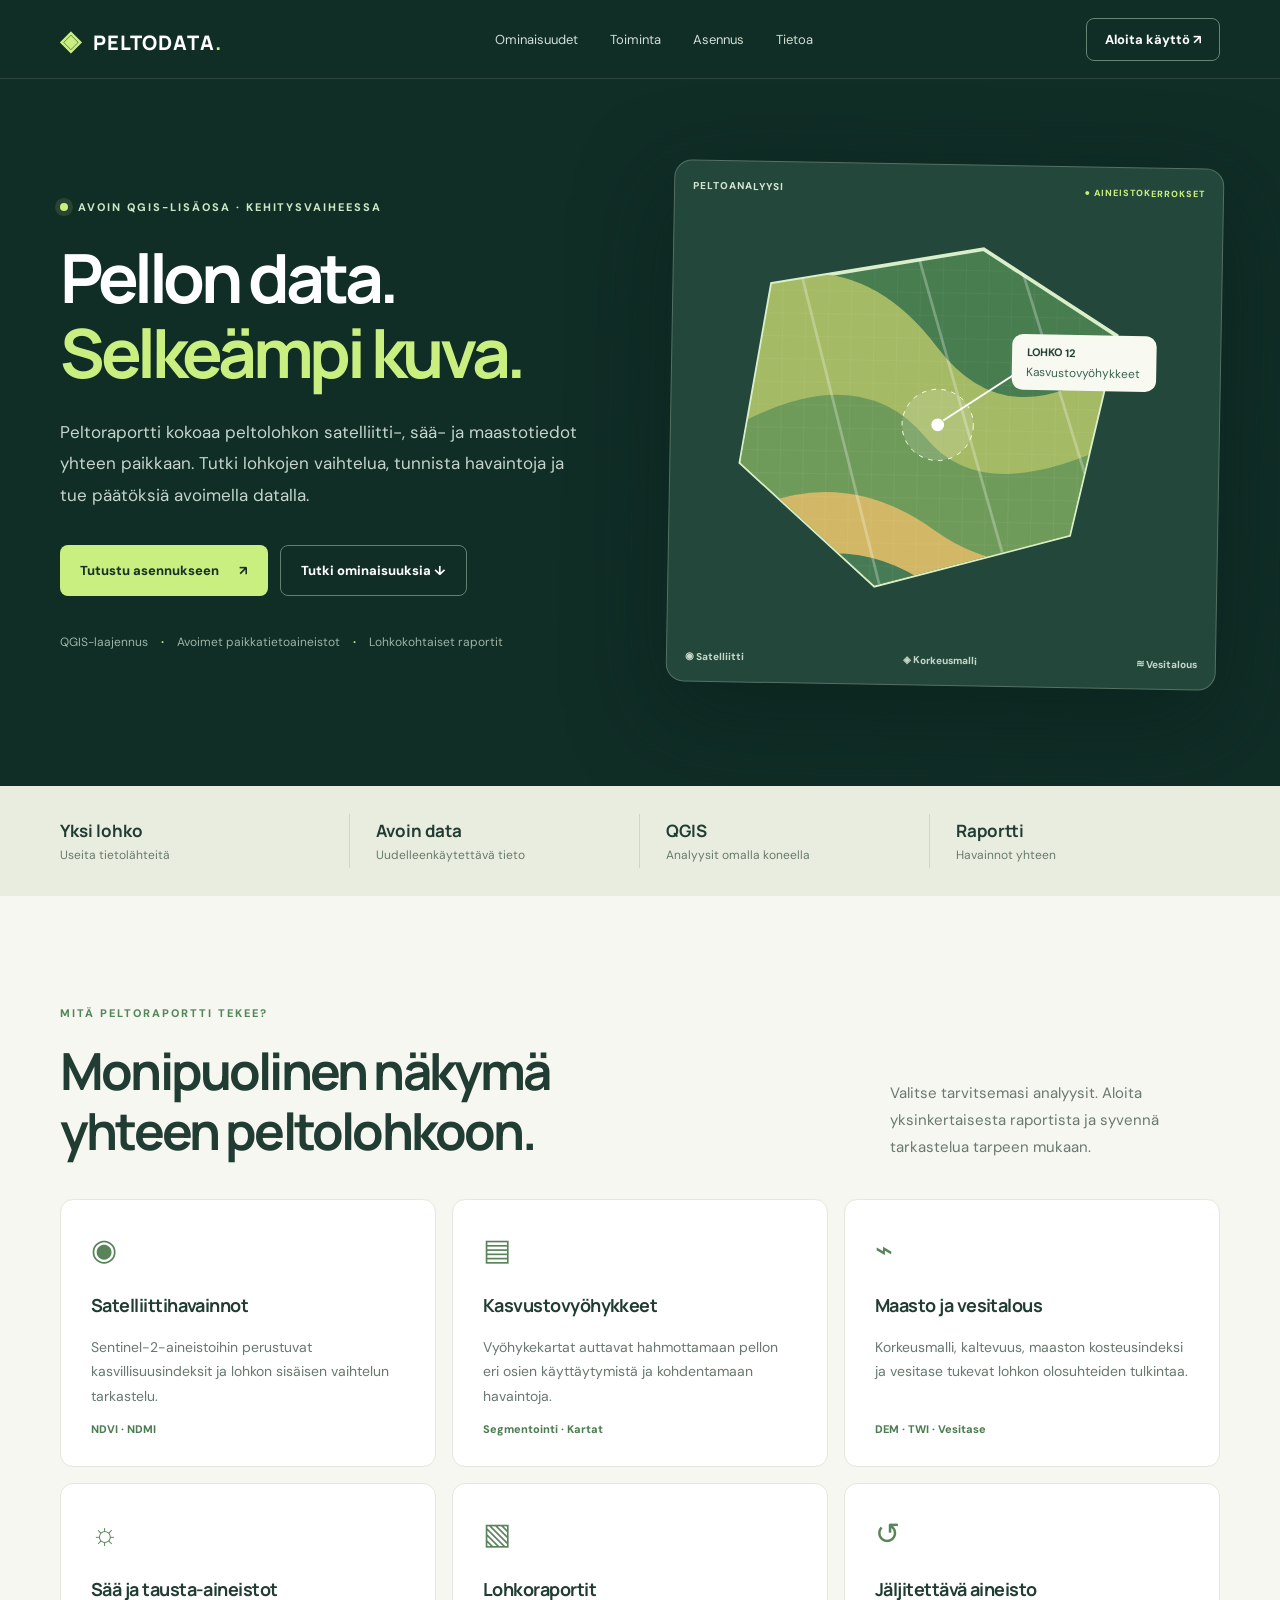
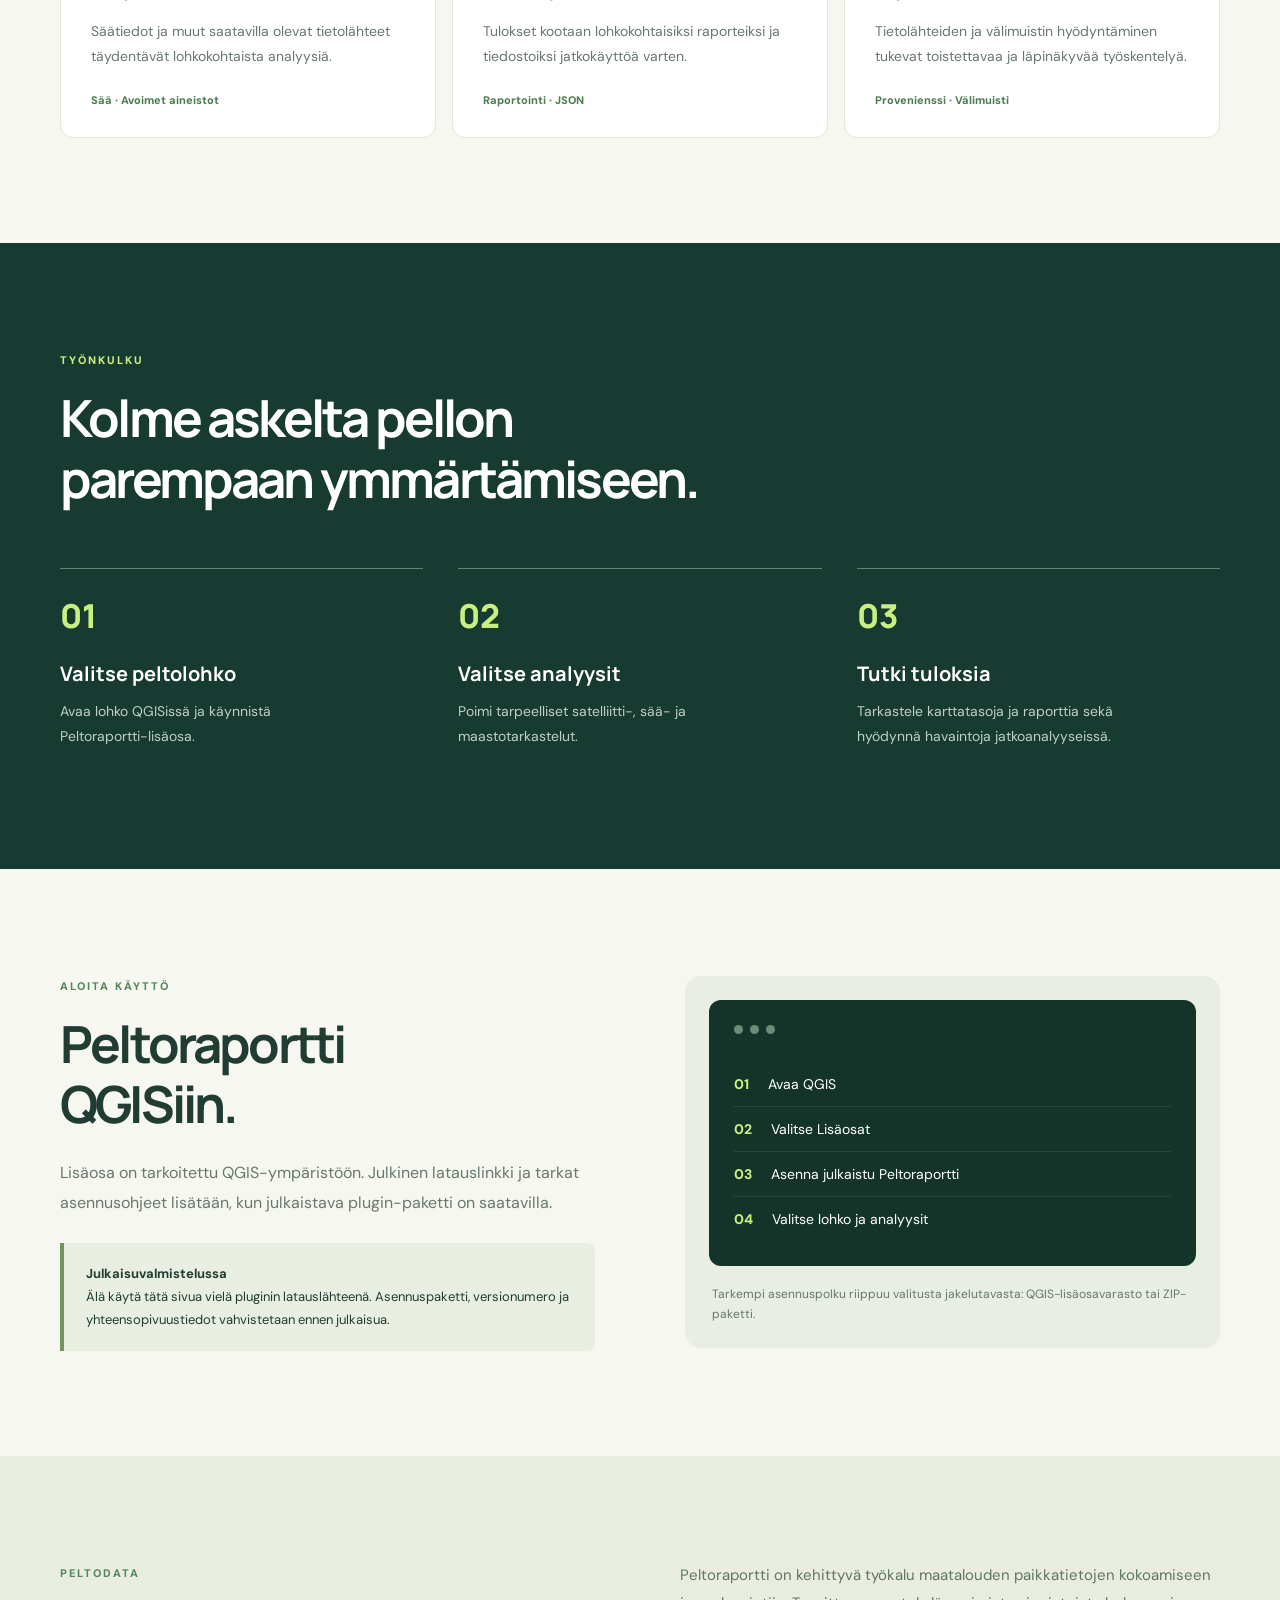
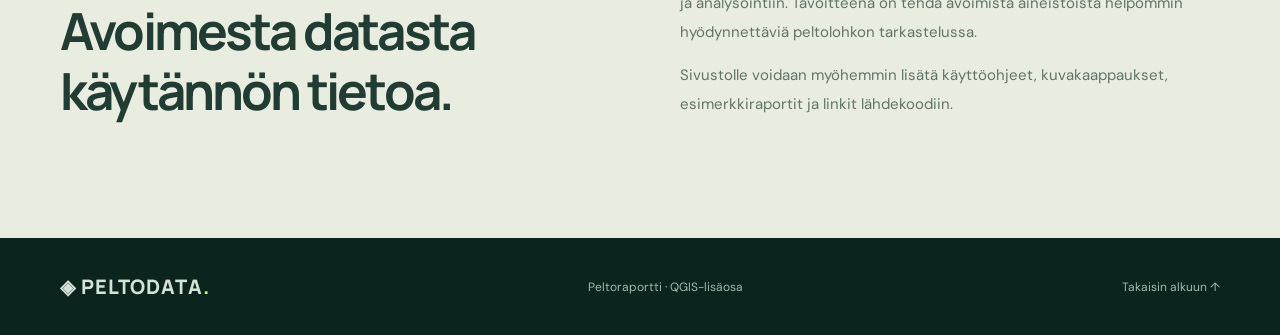
==== index.html @ 95a1e0a1 "Add files via upload" ====
<!doctype html>
<html lang="fi"><head><meta charset="utf-8"><meta name="viewport" content="width=device-width, initial-scale=1"><meta name="theme-color" content="#102d26"><meta name="description" content="Peltoraportti – QGIS-lisäosa peltolohkojen satelliitti-, sää- ja maastoanalyysiin."><title>Peltoraportti | Peltodata</title><link rel="stylesheet" href="style.css"></head>
<body><header class="top"><div class="wrap nav"><a class="brand" href="#alku"><span class="mark">◈</span> PELTODATA<span class="branddot">.</span></a><nav><a href="#ominaisuudet">Ominaisuudet</a><a href="#toiminta">Toiminta</a><a href="#asennus">Asennus</a><a href="#tietoa">Tietoa</a></nav><a class="navbtn" href="#asennus">Aloita käyttö ↗</a></div></header>
<main id="alku"><section class="hero"><div class="wrap hero-grid"><div><div class="eyebrow"><span class="pulse"></span> AVOIN QGIS-LISÄOSA · KEHITYSVAIHEESSA</div><h1>Pellon data.<br><em>Selkeämpi kuva.</em></h1><p class="lead">Peltoraportti kokoaa peltolohkon satelliitti-, sää- ja maastotiedot yhteen paikkaan. Tutki lohkojen vaihtelua, tunnista havaintoja ja tue päätöksiä avoimella datalla.</p><div class="actions"><a class="button primary" href="#asennus">Tutustu asennukseen <span>↗</span></a><a class="button secondary" href="#ominaisuudet">Tutki ominaisuuksia ↓</a></div><div class="micro">QGIS-laajennus <b>·</b> Avoimet paikkatietoaineistot <b>·</b> Lohkokohtaiset raportit</div></div><div class="hero-art"><div class="map-label">PELTOANALYYSI <span>● AINEISTOKERROKSET</span></div><svg viewBox="0 0 560 490" role="img" aria-label="Tyylitelty kartta peltolohkoista ja analyysivyöhykkeistä"><defs><clipPath id="field"><path d="M88 94 L319 52 L466 144 L418 363 L206 422 L57 290Z"/></clipPath><pattern id="grid" width="25" height="25" patternUnits="userSpaceOnUse"><path d="M25 0H0V25" fill="none" stroke="#ffffff" stroke-opacity=".09"/></pattern></defs><path d="M88 94 L319 52 L466 144 L418 363 L206 422 L57 290Z" fill="#477d4f" stroke="#d9efca" stroke-width="4"/><g clip-path="url(#field)"><path d="M0 130Q160 20 270 160T570 70V500H0Z" fill="#a5ba65"/><path d="M-10 290Q170 155 260 260T600 175V500H-10Z" fill="#6f9b5a"/><path d="M0 385Q140 270 270 360T580 310V510H0Z" fill="#d2b866"/><path d="M0 450Q170 330 290 440T600 390V520H0Z" fill="#467b55"/><path d="M0 0H560V490H0Z" fill="url(#grid)"/><path d="M110 45L215 435M240 35L350 400M355 55L450 345" stroke="#fff" stroke-opacity=".27" stroke-width="3"/></g><circle cx="272" cy="245" r="39" fill="#ffffff" fill-opacity=".13" stroke="white" stroke-dasharray="5 6"/><circle cx="272" cy="245" r="7" fill="white"/><path d="M278 240L360 185" stroke="white" stroke-width="2"/><rect x="352" y="144" width="158" height="61" rx="12" fill="#f8faf1"/><text x="368" y="168" fill="#244137" font-size="12" font-weight="700">LOHKO 12</text><text x="368" y="190" fill="#3c6354" font-size="13">Kasvustovyöhykkeet</text></svg><div class="map-foot"><span>◉ Satelliitti</span><span>◈ Korkeusmalli</span><span>≋ Vesitalous</span></div></div></div></section>
<section class="strip"><div class="wrap strip-grid"><div><strong>Yksi lohko</strong><span>Useita tietolähteitä</span></div><div><strong>Avoin data</strong><span>Uudelleenkäytettävä tieto</span></div><div><strong>QGIS</strong><span>Analyysit omalla koneella</span></div><div><strong>Raportti</strong><span>Havainnot yhteen</span></div></div></section>
<section id="ominaisuudet" class="section light"><div class="wrap"><div class="section-top"><div><span class="kicker">MITÄ PELTORAPORTTI TEKEE?</span><h2>Monipuolinen näkymä<br>yhteen peltolohkoon.</h2></div><p>Valitse tarvitsemasi analyysit. Aloita yksinkertaisesta raportista ja syvennä tarkastelua tarpeen mukaan.</p></div><div class="cards"><article class="card"><div class="icon">◉</div><h3>Satelliittihavainnot</h3><p>Sentinel-2-aineistoihin perustuvat kasvillisuusindeksit ja lohkon sisäisen vaihtelun tarkastelu.</p><span>NDVI · NDMI</span></article><article class="card"><div class="icon">▤</div><h3>Kasvustovyöhykkeet</h3><p>Vyöhykekartat auttavat hahmottamaan pellon eri osien käyttäytymistä ja kohdentamaan havaintoja.</p><span>Segmentointi · Kartat</span></article><article class="card"><div class="icon">⌁</div><h3>Maasto ja vesitalous</h3><p>Korkeusmalli, kaltevuus, maaston kosteusindeksi ja vesitase tukevat lohkon olosuhteiden tulkintaa.</p><span>DEM · TWI · Vesitase</span></article><article class="card"><div class="icon">☼</div><h3>Sää ja tausta-aineistot</h3><p>Säätiedot ja muut saatavilla olevat tietolähteet täydentävät lohkokohtaista analyysiä.</p><span>Sää · Avoimet aineistot</span></article><article class="card"><div class="icon">▧</div><h3>Lohkoraportit</h3><p>Tulokset kootaan lohkokohtaisiksi raporteiksi ja tiedostoiksi jatkokäyttöä varten.</p><span>Raportointi · JSON</span></article><article class="card"><div class="icon">↺</div><h3>Jäljitettävä aineisto</h3><p>Tietolähteiden ja välimuistin hyödyntäminen tukevat toistettavaa ja läpinäkyvää työskentelyä.</p><span>Provenienssi · Välimuisti</span></article></div></div></section>
<section id="toiminta" class="section dark"><div class="wrap"><span class="kicker">TYÖNKULKU</span><h2>Kolme askelta pellon<br>parempaan ymmärtämiseen.</h2><div class="steps"><div><span class="num">01</span><h3>Valitse peltolohko</h3><p>Avaa lohko QGISissä ja käynnistä Peltoraportti-lisäosa.</p></div><div><span class="num">02</span><h3>Valitse analyysit</h3><p>Poimi tarpeelliset satelliitti-, sää- ja maastotarkastelut.</p></div><div><span class="num">03</span><h3>Tutki tuloksia</h3><p>Tarkastele karttatasoja ja raporttia sekä hyödynnä havaintoja jatkoanalyyseissä.</p></div></div></div></section>
<section id="asennus" class="section light"><div class="wrap install"><div><span class="kicker">ALOITA KÄYTTÖ</span><h2>Peltoraportti<br>QGISiin.</h2><p class="install-intro">Lisäosa on tarkoitettu QGIS-ympäristöön. Julkinen latauslinkki ja tarkat asennusohjeet lisätään, kun julkaistava plugin-paketti on saatavilla.</p><div class="notice"><strong>Julkaisuvalmistelussa</strong><br>Älä käytä tätä sivua vielä pluginin latauslähteenä. Asennuspaketti, versionumero ja yhteensopivuustiedot vahvistetaan ennen julkaisua.</div></div><div class="install-panel"><div class="terminal"><div class="dots"><i></i><i></i><i></i></div><p><span>01</span> Avaa QGIS</p><p><span>02</span> Valitse Lisäosat</p><p><span>03</span> Asenna julkaistu Peltoraportti</p><p><span>04</span> Valitse lohko ja analyysit</p></div><p class="panel-note">Tarkempi asennuspolku riippuu valitusta jakelutavasta: QGIS-lisäosavarasto tai ZIP-paketti.</p></div></div></section>
<section id="tietoa" class="section about"><div class="wrap about-grid"><div><span class="kicker">PELTODATA</span><h2>Avoimesta datasta<br>käytännön tietoa.</h2></div><div><p>Peltoraportti on kehittyvä työkalu maatalouden paikkatietojen kokoamiseen ja analysointiin. Tavoitteena on tehdä avoimista aineistoista helpommin hyödynnettäviä peltolohkon tarkastelussa.</p><p>Sivustolle voidaan myöhemmin lisätä käyttöohjeet, kuvakaappaukset, esimerkkiraportit ja linkit lähdekoodiin.</p></div></div></section></main><footer><div class="wrap foot"><span class="brand">◈ PELTODATA<span class="branddot">.</span></span><span>Peltoraportti · QGIS-lisäosa</span><a href="#alku">Takaisin alkuun ↑</a></div></footer></body></html>
---- style.css ----
@import url('https://fonts.googleapis.com/css2?family=DM+Sans:wght@400;500;600;700&family=Manrope:wght@400;500;600;700;800&display=swap');
:root{--dark:#102d26;--deep:#0c241e;--cream:#f6f7f0;--lime:#c9ef80;--text:#213c33;--muted:#6a7971}*{box-sizing:border-box}html{scroll-behavior:smooth}body{margin:0;font-family:'DM Sans',Arial,sans-serif;color:var(--text);background:var(--cream)}a{color:inherit;text-decoration:none}.wrap{width:min(1160px,calc(100% - 56px));margin:auto}.top{background:var(--dark);color:#fff;border-bottom:1px solid #ffffff20}.nav{height:78px;display:flex;align-items:center;justify-content:space-between;gap:20px}.brand{font-family:Manrope,sans-serif;font-size:20px;font-weight:800;letter-spacing:.045em;white-space:nowrap}.mark{color:var(--lime);font-size:27px;margin-right:6px}.branddot{color:var(--lime)}nav{display:flex;gap:32px}nav a{font-size:13px;color:#d3dfd5}nav a:hover,.foot a:hover{color:var(--lime)}.navbtn{padding:12px 18px;border:1px solid #668577;border-radius:8px;font-size:13px;font-weight:700}.hero{background:var(--dark);color:#fff;padding:85px 0 100px;overflow:hidden}.hero-grid{display:grid;grid-template-columns:1fr 1fr;align-items:center;gap:60px}.eyebrow,.kicker{font-size:11px;letter-spacing:.18em;font-weight:800}.eyebrow{color:#cce7c6;display:flex;align-items:center;gap:10px}.pulse{width:8px;height:8px;background:var(--lime);border-radius:50%;box-shadow:0 0 0 5px #c9ef8020}h1,h2,h3,p{margin-top:0}h1,h2,h3{font-family:Manrope,sans-serif}h1{font-size:clamp(45px,5.3vw,78px);line-height:1.11;letter-spacing:-.065em;margin:26px 0}h1 em{color:var(--lime);font-style:normal}.lead{max-width:535px;color:#c5d5cc;font-size:17px;line-height:1.85}.actions{display:flex;gap:12px;flex-wrap:wrap;margin-top:34px}.button{display:inline-flex;align-items:center;gap:20px;padding:16px 20px;border-radius:8px;font-weight:800;font-size:13px}.primary{background:var(--lime);color:#183126}.secondary{border:1px solid #638073;color:white}.micro{margin-top:38px;color:#9db4a7;font-size:12px}.micro b{padding:0 10px;color:var(--lime)}.hero-art{background:#23473b;border:1px solid #537164;border-radius:18px;padding:18px;box-shadow:0 30px 90px #071d1780;transform:rotate(1deg)}.map-label,.map-foot{display:flex;justify-content:space-between;gap:10px;align-items:center;font-size:10px;letter-spacing:.1em;color:#d4e4d4;font-weight:800}.map-label span{font-size:9px;color:var(--lime)}.hero-art svg{display:block;width:100%;margin:5px auto}.map-foot{letter-spacing:0;font-size:10px;color:#c4d7c8}.strip{background:#e8eddf;padding:28px 0}.strip-grid{display:grid;grid-template-columns:repeat(4,1fr)}.strip-grid>div{border-right:1px solid #cdd6c7;padding:5px 26px}.strip-grid>div:first-child{padding-left:0}.strip-grid>div:last-child{border:0}.strip strong,.strip span{display:block}.strip strong{font-family:Manrope;font-size:17px}.strip span{font-size:12px;color:#687a6c;margin-top:5px}.section{padding:105px 0}.light{background:var(--cream)}.kicker{color:#53865b}.section h2{font-size:clamp(34px,4vw,53px);line-height:1.18;letter-spacing:-.055em;margin:18px 0 0}.section-top{display:flex;align-items:end;justify-content:space-between;gap:40px;margin-bottom:38px}.section-top p{max-width:330px;color:var(--muted);line-height:1.8;font-size:15px;margin:0}.cards{display:grid;grid-template-columns:repeat(3,1fr);gap:16px}.card{background:#fff;border:1px solid #e3e8dd;border-radius:13px;padding:30px;min-height:255px;display:flex;flex-direction:column}.icon{font-size:30px;color:#59845a;margin-bottom:24px}.card h3{font-size:18px;letter-spacing:-.03em}.card p{font-size:14px;color:#68786e;line-height:1.75;flex:1}.card span{font-size:11px;font-weight:800;color:#4d7c52}.dark{background:#173b30;color:white}.dark .kicker{color:var(--lime)}.steps{display:grid;grid-template-columns:repeat(3,1fr);gap:35px;margin-top:60px}.steps>div{border-top:1px solid #658477;padding-top:24px}.num{color:var(--lime);font-family:Manrope;font-size:33px;font-weight:800}.steps h3{font-size:20px;margin:22px 0 12px}.steps p{font-size:14px;color:#bfd0c5;line-height:1.8;max-width:280px}.install{display:grid;grid-template-columns:1fr 1fr;gap:90px;align-items:center}.install-intro{font-size:16px;line-height:1.85;color:#68786e;margin:25px 0}.notice{background:#e8eee2;border-left:4px solid #73955b;padding:19px 22px;font-size:13px;line-height:1.8;border-radius:0 8px 8px 0}.install-panel{background:#e8eee3;border-radius:16px;padding:24px}.terminal{background:#143429;border-radius:12px;color:white;padding:25px;font-size:14px}.dots{display:flex;gap:7px;margin-bottom:28px}.dots i{width:9px;height:9px;border-radius:50%;background:#688d77}.terminal p{margin:0;padding:13px 0;border-bottom:1px solid #ffffff16}.terminal p:last-child{border:0}.terminal p span{color:var(--lime);margin-right:15px;font-weight:800}.panel-note{font-size:12px;color:#66776d;line-height:1.7;margin:18px 3px 0}.about{background:#e8eddf}.about-grid{display:grid;grid-template-columns:1fr 1fr;gap:80px}.about-grid p{line-height:1.9;color:#617468;font-size:15px}footer{background:var(--deep);color:#d3e1d7;padding:35px 0}.foot{display:flex;justify-content:space-between;align-items:center;gap:20px}.foot>span:nth-child(2),.foot a{font-size:12px;color:#a4baaa}@media(max-width:900px){nav{display:none}.hero-grid,.install,.about-grid{grid-template-columns:1fr}.hero-art{max-width:590px}.cards{grid-template-columns:repeat(2,1fr)}.strip-grid{grid-template-columns:repeat(2,1fr);gap:22px}.strip-grid>div:nth-child(2){border:0}.section-top{align-items:start;flex-direction:column}.steps{gap:20px}}@media(max-width:600px){.wrap{width:min(100% - 36px,1160px)}.nav{height:68px}.navbtn{font-size:11px;padding:10px}.brand{font-size:17px}.hero{padding:65px 0}.hero-grid{gap:45px}.lead{font-size:15px}.map-label span{display:none}.strip-grid>div{padding:0 10px!important}.strip strong{font-size:14px}.section{padding:70px 0}.cards,.steps{grid-template-columns:1fr}.card{min-height:210px}.steps{margin-top:35px}.foot{flex-wrap:wrap}.micro{line-height:2}}
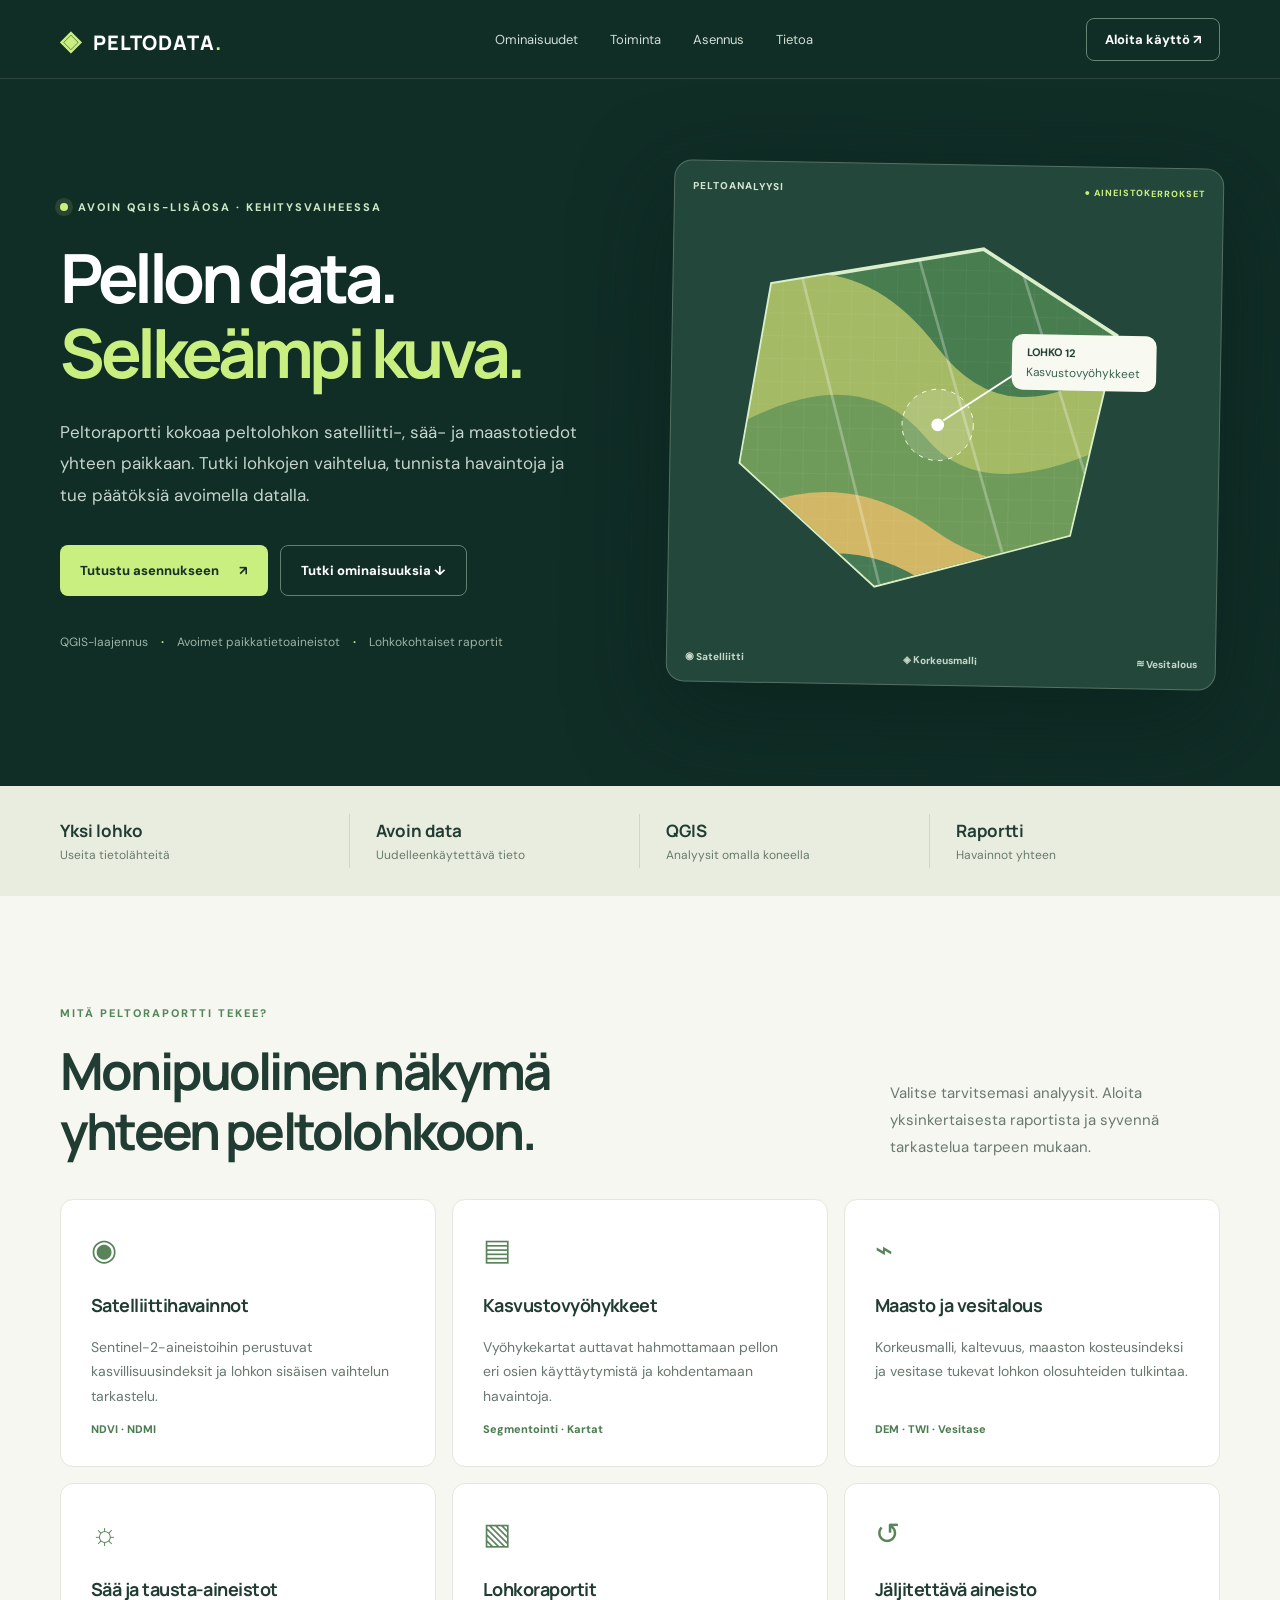
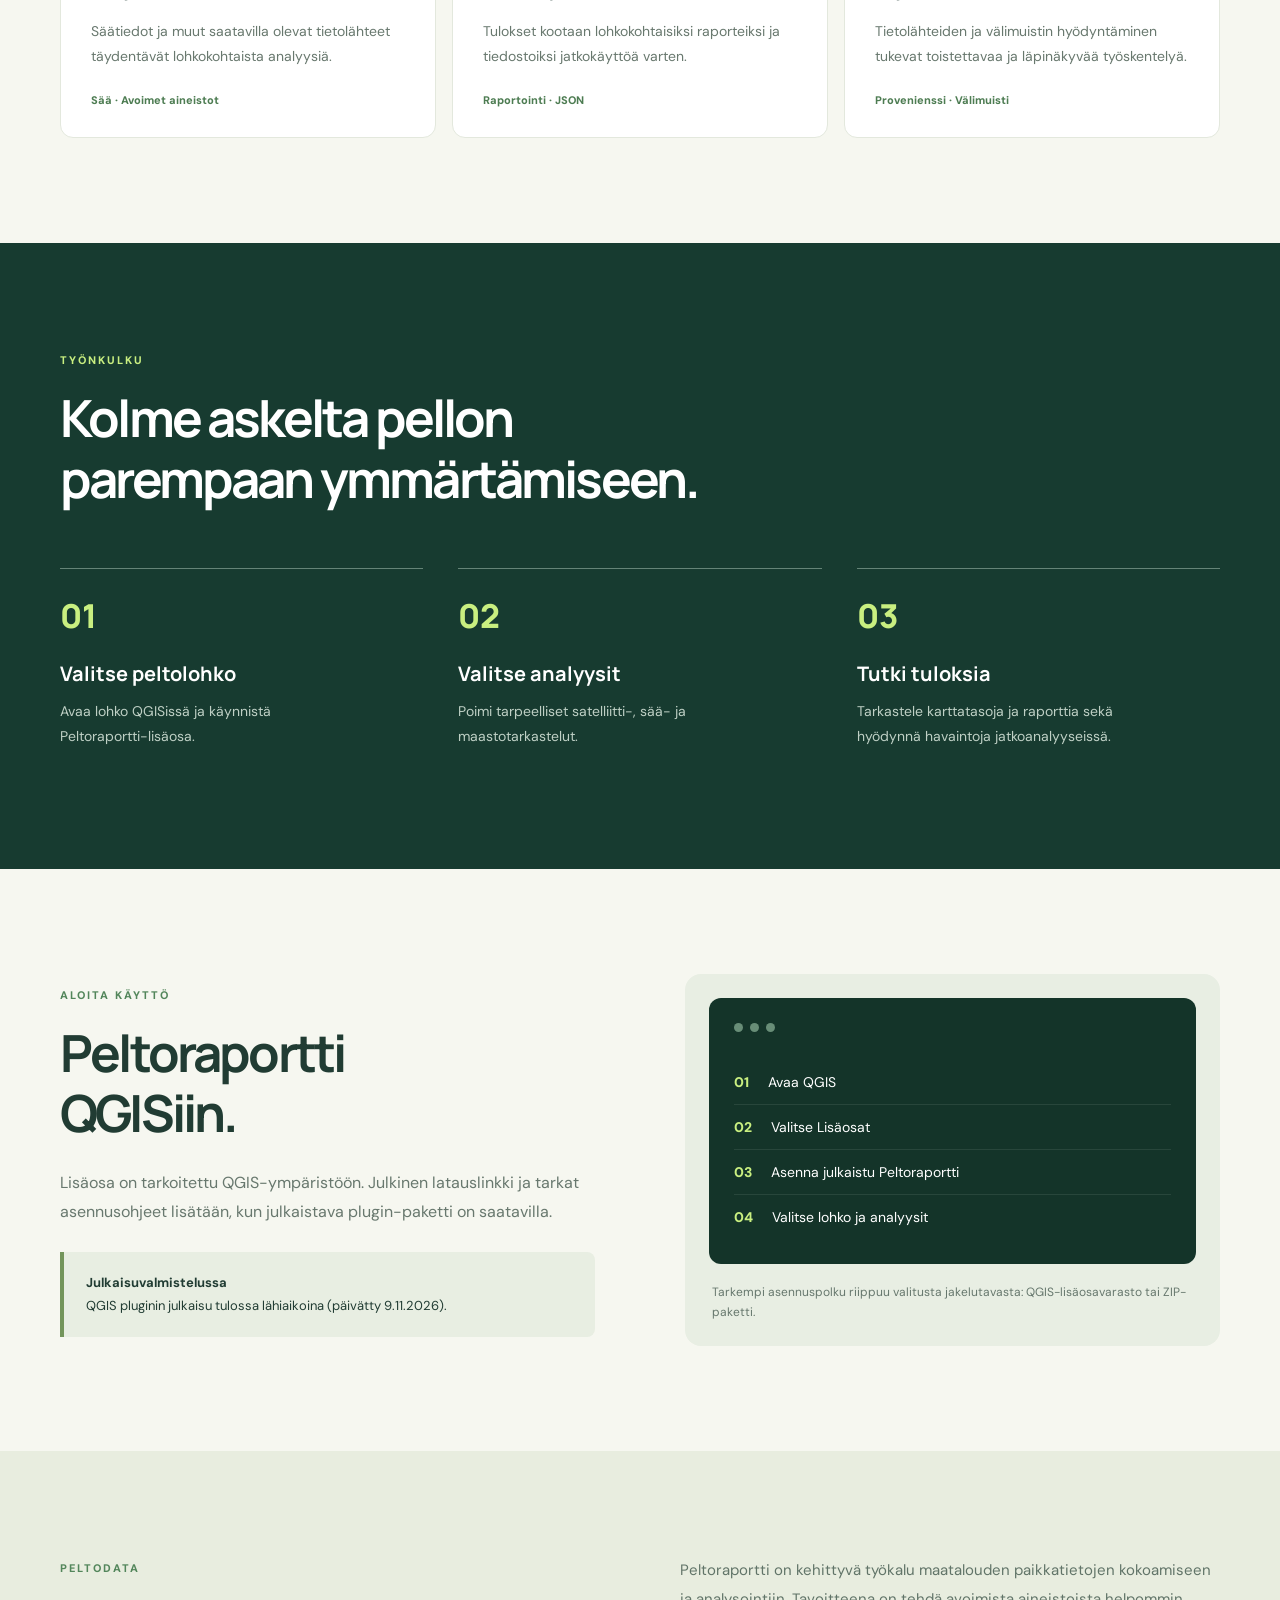
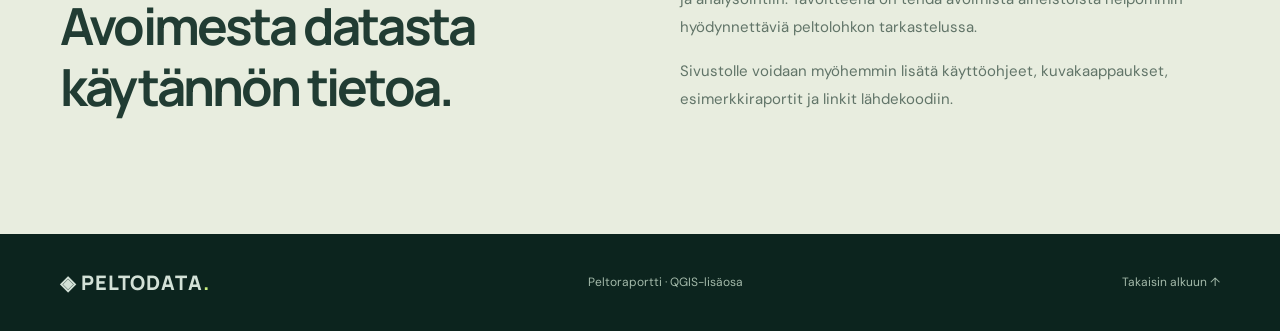
==== commit b53c5c49: "Add installation section for Peltoraportti plugin" ====
--- a/index.html
+++ b/index.html
@@ -5,5 +5,5 @@
 <section class="strip"><div class="wrap strip-grid"><div><strong>Yksi lohko</strong><span>Useita tietolähteitä</span></div><div><strong>Avoin data</strong><span>Uudelleenkäytettävä tieto</span></div><div><strong>QGIS</strong><span>Analyysit omalla koneella</span></div><div><strong>Raportti</strong><span>Havainnot yhteen</span></div></div></section>
 <section id="ominaisuudet" class="section light"><div class="wrap"><div class="section-top"><div><span class="kicker">MITÄ PELTORAPORTTI TEKEE?</span><h2>Monipuolinen näkymä<br>yhteen peltolohkoon.</h2></div><p>Valitse tarvitsemasi analyysit. Aloita yksinkertaisesta raportista ja syvennä tarkastelua tarpeen mukaan.</p></div><div class="cards"><article class="card"><div class="icon">◉</div><h3>Satelliittihavainnot</h3><p>Sentinel-2-aineistoihin perustuvat kasvillisuusindeksit ja lohkon sisäisen vaihtelun tarkastelu.</p><span>NDVI · NDMI</span></article><article class="card"><div class="icon">▤</div><h3>Kasvustovyöhykkeet</h3><p>Vyöhykekartat auttavat hahmottamaan pellon eri osien käyttäytymistä ja kohdentamaan havaintoja.</p><span>Segmentointi · Kartat</span></article><article class="card"><div class="icon">⌁</div><h3>Maasto ja vesitalous</h3><p>Korkeusmalli, kaltevuus, maaston kosteusindeksi ja vesitase tukevat lohkon olosuhteiden tulkintaa.</p><span>DEM · TWI · Vesitase</span></article><article class="card"><div class="icon">☼</div><h3>Sää ja tausta-aineistot</h3><p>Säätiedot ja muut saatavilla olevat tietolähteet täydentävät lohkokohtaista analyysiä.</p><span>Sää · Avoimet aineistot</span></article><article class="card"><div class="icon">▧</div><h3>Lohkoraportit</h3><p>Tulokset kootaan lohkokohtaisiksi raporteiksi ja tiedostoiksi jatkokäyttöä varten.</p><span>Raportointi · JSON</span></article><article class="card"><div class="icon">↺</div><h3>Jäljitettävä aineisto</h3><p>Tietolähteiden ja välimuistin hyödyntäminen tukevat toistettavaa ja läpinäkyvää työskentelyä.</p><span>Provenienssi · Välimuisti</span></article></div></div></section>
 <section id="toiminta" class="section dark"><div class="wrap"><span class="kicker">TYÖNKULKU</span><h2>Kolme askelta pellon<br>parempaan ymmärtämiseen.</h2><div class="steps"><div><span class="num">01</span><h3>Valitse peltolohko</h3><p>Avaa lohko QGISissä ja käynnistä Peltoraportti-lisäosa.</p></div><div><span class="num">02</span><h3>Valitse analyysit</h3><p>Poimi tarpeelliset satelliitti-, sää- ja maastotarkastelut.</p></div><div><span class="num">03</span><h3>Tutki tuloksia</h3><p>Tarkastele karttatasoja ja raporttia sekä hyödynnä havaintoja jatkoanalyyseissä.</p></div></div></div></section>
-<section id="asennus" class="section light"><div class="wrap install"><div><span class="kicker">ALOITA KÄYTTÖ</span><h2>Peltoraportti<br>QGISiin.</h2><p class="install-intro">Lisäosa on tarkoitettu QGIS-ympäristöön. Julkinen latauslinkki ja tarkat asennusohjeet lisätään, kun julkaistava plugin-paketti on saatavilla.</p><div class="notice"><strong>Julkaisuvalmistelussa</strong><br>Älä käytä tätä sivua vielä pluginin latauslähteenä. Asennuspaketti, versionumero ja yhteensopivuustiedot vahvistetaan ennen julkaisua.</div></div><div class="install-panel"><div class="terminal"><div class="dots"><i></i><i></i><i></i></div><p><span>01</span> Avaa QGIS</p><p><span>02</span> Valitse Lisäosat</p><p><span>03</span> Asenna julkaistu Peltoraportti</p><p><span>04</span> Valitse lohko ja analyysit</p></div><p class="panel-note">Tarkempi asennuspolku riippuu valitusta jakelutavasta: QGIS-lisäosavarasto tai ZIP-paketti.</p></div></div></section>
+<section id="asennus" class="section light"><div class="wrap install"><div><span class="kicker">ALOITA KÄYTTÖ</span><h2>Peltoraportti<br>QGISiin.</h2><p class="install-intro">Lisäosa on tarkoitettu QGIS-ympäristöön. Julkinen latauslinkki ja tarkat asennusohjeet lisätään, kun julkaistava plugin-paketti on saatavilla.</p><div class="notice"><strong>Julkaisuvalmistelussa</strong><br>QGIS pluginin julkaisu tulossa lähiaikoina (päivätty 9.11.2026).</div></div><div class="install-panel"><div class="terminal"><div class="dots"><i></i><i></i><i></i></div><p><span>01</span> Avaa QGIS</p><p><span>02</span> Valitse Lisäosat</p><p><span>03</span> Asenna julkaistu Peltoraportti</p><p><span>04</span> Valitse lohko ja analyysit</p></div><p class="panel-note">Tarkempi asennuspolku riippuu valitusta jakelutavasta: QGIS-lisäosavarasto tai ZIP-paketti.</p></div></div></section>
 <section id="tietoa" class="section about"><div class="wrap about-grid"><div><span class="kicker">PELTODATA</span><h2>Avoimesta datasta<br>käytännön tietoa.</h2></div><div><p>Peltoraportti on kehittyvä työkalu maatalouden paikkatietojen kokoamiseen ja analysointiin. Tavoitteena on tehdä avoimista aineistoista helpommin hyödynnettäviä peltolohkon tarkastelussa.</p><p>Sivustolle voidaan myöhemmin lisätä käyttöohjeet, kuvakaappaukset, esimerkkiraportit ja linkit lähdekoodiin.</p></div></div></section></main><footer><div class="wrap foot"><span class="brand">◈ PELTODATA<span class="branddot">.</span></span><span>Peltoraportti · QGIS-lisäosa</span><a href="#alku">Takaisin alkuun ↑</a></div></footer></body></html>
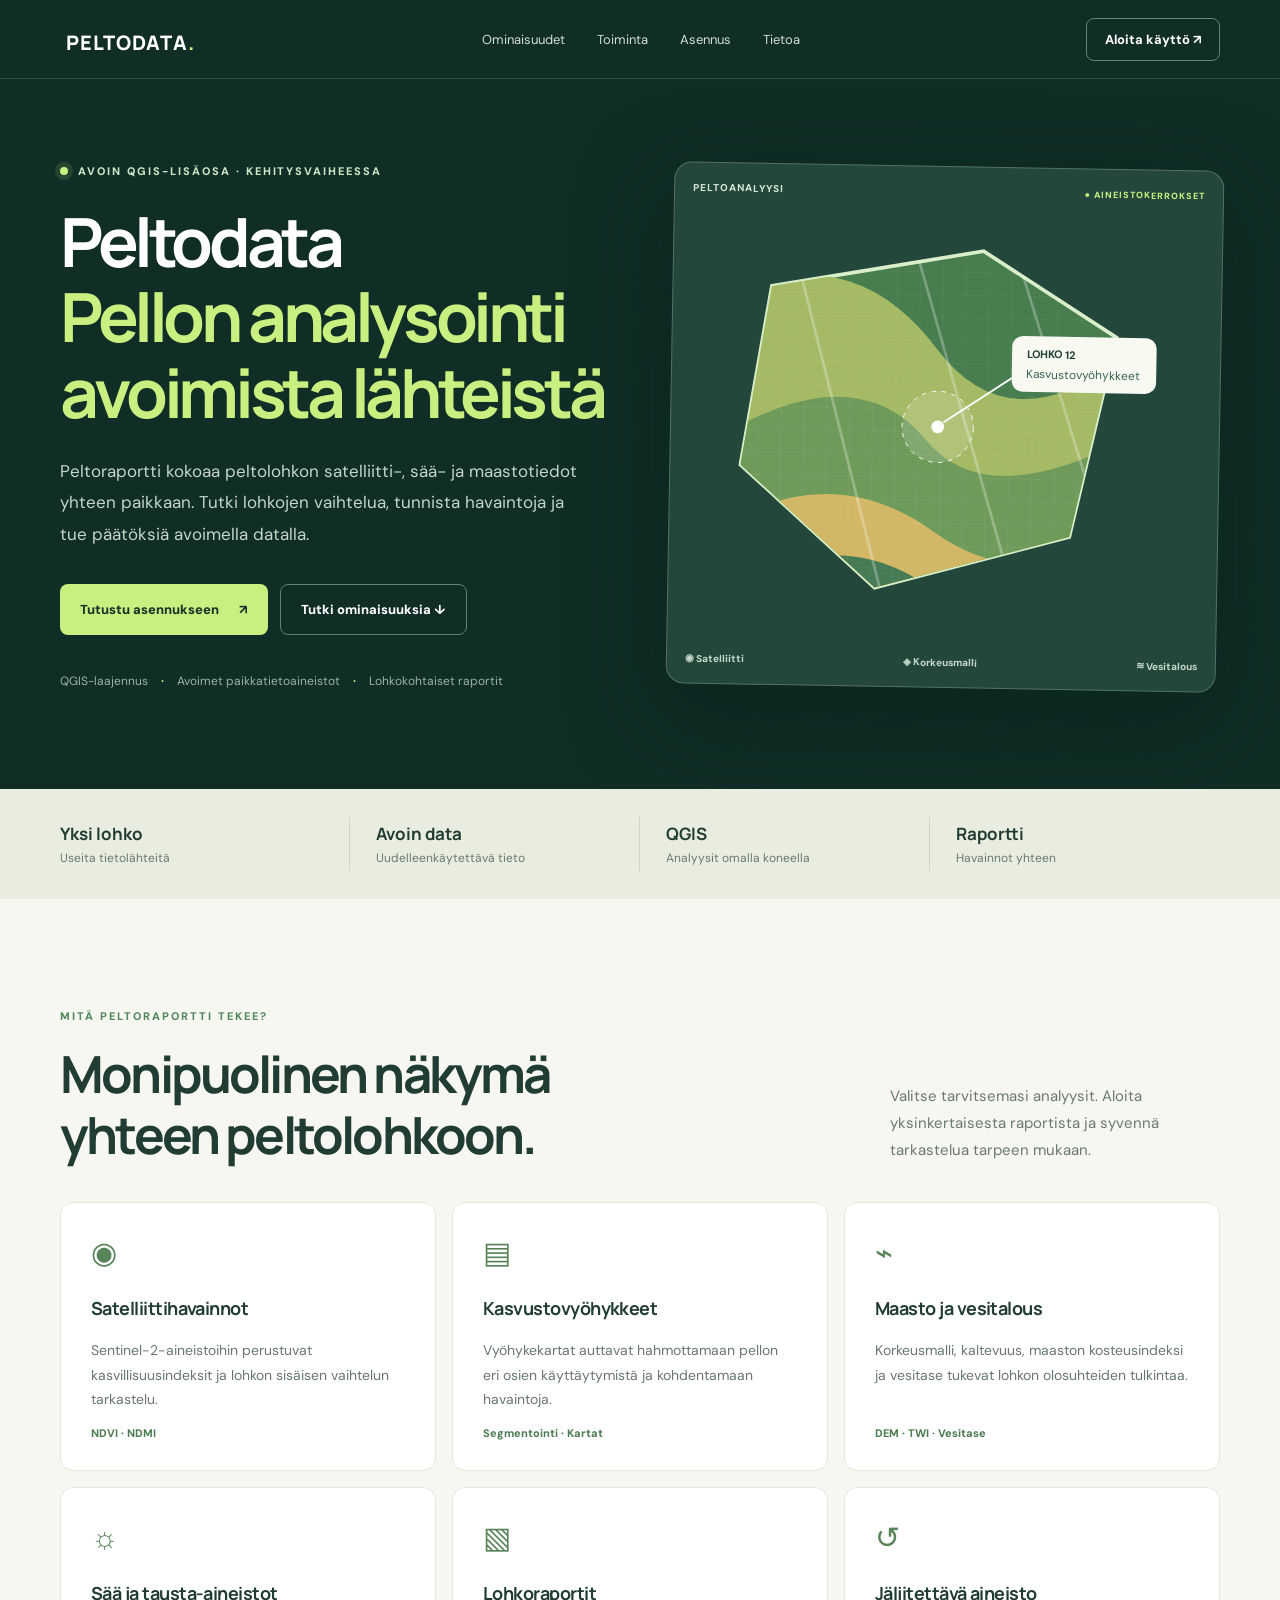
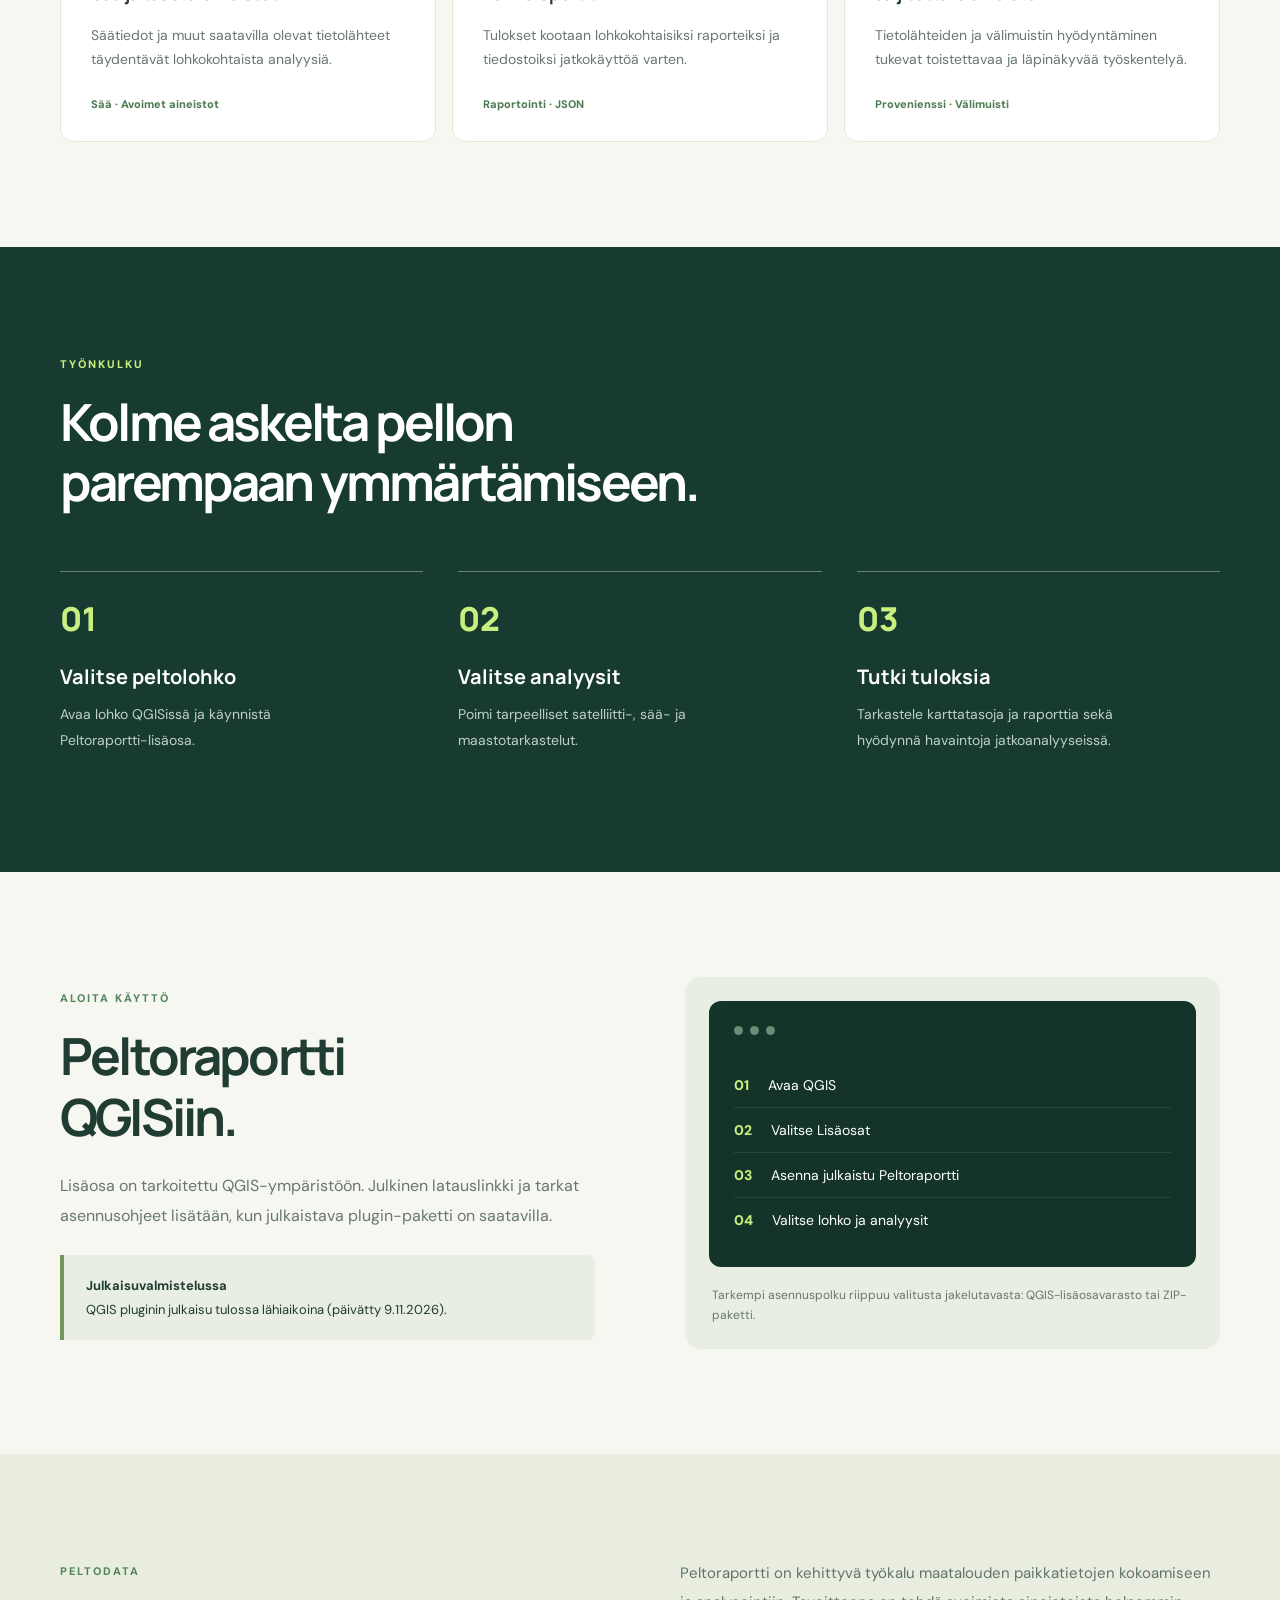
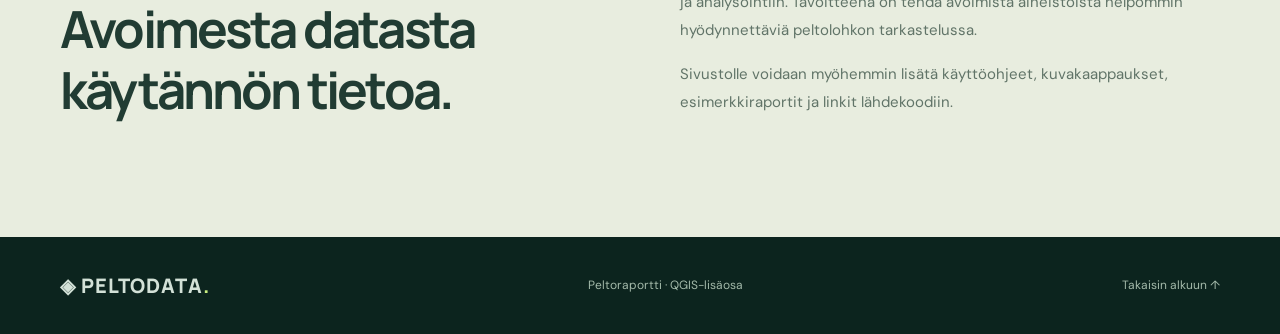
==== commit a2a20434: "Revise index.html content and structure Updated the content and structure of the index.html file, in" ====
--- a/index.html
+++ b/index.html
@@ -1,7 +1,7 @@
 <!doctype html>
 <html lang="fi"><head><meta charset="utf-8"><meta name="viewport" content="width=device-width, initial-scale=1"><meta name="theme-color" content="#102d26"><meta name="description" content="Peltoraportti – QGIS-lisäosa peltolohkojen satelliitti-, sää- ja maastoanalyysiin."><title>Peltoraportti | Peltodata</title><link rel="stylesheet" href="style.css"></head>
-<body><header class="top"><div class="wrap nav"><a class="brand" href="#alku"><span class="mark">◈</span> PELTODATA<span class="branddot">.</span></a><nav><a href="#ominaisuudet">Ominaisuudet</a><a href="#toiminta">Toiminta</a><a href="#asennus">Asennus</a><a href="#tietoa">Tietoa</a></nav><a class="navbtn" href="#asennus">Aloita käyttö ↗</a></div></header>
-<main id="alku"><section class="hero"><div class="wrap hero-grid"><div><div class="eyebrow"><span class="pulse"></span> AVOIN QGIS-LISÄOSA · KEHITYSVAIHEESSA</div><h1>Pellon data.<br><em>Selkeämpi kuva.</em></h1><p class="lead">Peltoraportti kokoaa peltolohkon satelliitti-, sää- ja maastotiedot yhteen paikkaan. Tutki lohkojen vaihtelua, tunnista havaintoja ja tue päätöksiä avoimella datalla.</p><div class="actions"><a class="button primary" href="#asennus">Tutustu asennukseen <span>↗</span></a><a class="button secondary" href="#ominaisuudet">Tutki ominaisuuksia ↓</a></div><div class="micro">QGIS-laajennus <b>·</b> Avoimet paikkatietoaineistot <b>·</b> Lohkokohtaiset raportit</div></div><div class="hero-art"><div class="map-label">PELTOANALYYSI <span>● AINEISTOKERROKSET</span></div><svg viewBox="0 0 560 490" role="img" aria-label="Tyylitelty kartta peltolohkoista ja analyysivyöhykkeistä"><defs><clipPath id="field"><path d="M88 94 L319 52 L466 144 L418 363 L206 422 L57 290Z"/></clipPath><pattern id="grid" width="25" height="25" patternUnits="userSpaceOnUse"><path d="M25 0H0V25" fill="none" stroke="#ffffff" stroke-opacity=".09"/></pattern></defs><path d="M88 94 L319 52 L466 144 L418 363 L206 422 L57 290Z" fill="#477d4f" stroke="#d9efca" stroke-width="4"/><g clip-path="url(#field)"><path d="M0 130Q160 20 270 160T570 70V500H0Z" fill="#a5ba65"/><path d="M-10 290Q170 155 260 260T600 175V500H-10Z" fill="#6f9b5a"/><path d="M0 385Q140 270 270 360T580 310V510H0Z" fill="#d2b866"/><path d="M0 450Q170 330 290 440T600 390V520H0Z" fill="#467b55"/><path d="M0 0H560V490H0Z" fill="url(#grid)"/><path d="M110 45L215 435M240 35L350 400M355 55L450 345" stroke="#fff" stroke-opacity=".27" stroke-width="3"/></g><circle cx="272" cy="245" r="39" fill="#ffffff" fill-opacity=".13" stroke="white" stroke-dasharray="5 6"/><circle cx="272" cy="245" r="7" fill="white"/><path d="M278 240L360 185" stroke="white" stroke-width="2"/><rect x="352" y="144" width="158" height="61" rx="12" fill="#f8faf1"/><text x="368" y="168" fill="#244137" font-size="12" font-weight="700">LOHKO 12</text><text x="368" y="190" fill="#3c6354" font-size="13">Kasvustovyöhykkeet</text></svg><div class="map-foot"><span>◉ Satelliitti</span><span>◈ Korkeusmalli</span><span>≋ Vesitalous</span></div></div></div></section>
+<body><header class="top"><div class="wrap nav"><a class="brand" href="#alku"><span class="mark"></span> PELTODATA<span class="branddot">.</span></a><nav><a href="#ominaisuudet">Ominaisuudet</a><a href="#toiminta">Toiminta</a><a href="#asennus">Asennus</a><a href="#tietoa">Tietoa</a></nav><a class="navbtn" href="#asennus">Aloita käyttö ↗</a></div></header>
+<main id="alku"><section class="hero"><div class="wrap hero-grid"><div><div class="eyebrow"><span class="pulse"></span> AVOIN QGIS-LISÄOSA · KEHITYSVAIHEESSA</div><h1>Peltodata<br><em>Pellon analysointi avoimista lähteistä</em></h1><p class="lead">Peltoraportti kokoaa peltolohkon satelliitti-, sää- ja maastotiedot yhteen paikkaan. Tutki lohkojen vaihtelua, tunnista havaintoja ja tue päätöksiä avoimella datalla.</p><div class="actions"><a class="button primary" href="#asennus">Tutustu asennukseen <span>↗</span></a><a class="button secondary" href="#ominaisuudet">Tutki ominaisuuksia ↓</a></div><div class="micro">QGIS-laajennus <b>·</b> Avoimet paikkatietoaineistot <b>·</b> Lohkokohtaiset raportit</div></div><div class="hero-art"><div class="map-label">PELTOANALYYSI <span>● AINEISTOKERROKSET</span></div><svg viewBox="0 0 560 490" role="img" aria-label="Tyylitelty kartta peltolohkoista ja analyysivyöhykkeistä"><defs><clipPath id="field"><path d="M88 94 L319 52 L466 144 L418 363 L206 422 L57 290Z"/></clipPath><pattern id="grid" width="25" height="25" patternUnits="userSpaceOnUse"><path d="M25 0H0V25" fill="none" stroke="#ffffff" stroke-opacity=".09"/></pattern></defs><path d="M88 94 L319 52 L466 144 L418 363 L206 422 L57 290Z" fill="#477d4f" stroke="#d9efca" stroke-width="4"/><g clip-path="url(#field)"><path d="M0 130Q160 20 270 160T570 70V500H0Z" fill="#a5ba65"/><path d="M-10 290Q170 155 260 260T600 175V500H-10Z" fill="#6f9b5a"/><path d="M0 385Q140 270 270 360T580 310V510H0Z" fill="#d2b866"/><path d="M0 450Q170 330 290 440T600 390V520H0Z" fill="#467b55"/><path d="M0 0H560V490H0Z" fill="url(#grid)"/><path d="M110 45L215 435M240 35L350 400M355 55L450 345" stroke="#fff" stroke-opacity=".27" stroke-width="3"/></g><circle cx="272" cy="245" r="39" fill="#ffffff" fill-opacity=".13" stroke="white" stroke-dasharray="5 6"/><circle cx="272" cy="245" r="7" fill="white"/><path d="M278 240L360 185" stroke="white" stroke-width="2"/><rect x="352" y="144" width="158" height="61" rx="12" fill="#f8faf1"/><text x="368" y="168" fill="#244137" font-size="12" font-weight="700">LOHKO 12</text><text x="368" y="190" fill="#3c6354" font-size="13">Kasvustovyöhykkeet</text></svg><div class="map-foot"><span>◉ Satelliitti</span><span>◈ Korkeusmalli</span><span>≋ Vesitalous</span></div></div></div></section>
 <section class="strip"><div class="wrap strip-grid"><div><strong>Yksi lohko</strong><span>Useita tietolähteitä</span></div><div><strong>Avoin data</strong><span>Uudelleenkäytettävä tieto</span></div><div><strong>QGIS</strong><span>Analyysit omalla koneella</span></div><div><strong>Raportti</strong><span>Havainnot yhteen</span></div></div></section>
 <section id="ominaisuudet" class="section light"><div class="wrap"><div class="section-top"><div><span class="kicker">MITÄ PELTORAPORTTI TEKEE?</span><h2>Monipuolinen näkymä<br>yhteen peltolohkoon.</h2></div><p>Valitse tarvitsemasi analyysit. Aloita yksinkertaisesta raportista ja syvennä tarkastelua tarpeen mukaan.</p></div><div class="cards"><article class="card"><div class="icon">◉</div><h3>Satelliittihavainnot</h3><p>Sentinel-2-aineistoihin perustuvat kasvillisuusindeksit ja lohkon sisäisen vaihtelun tarkastelu.</p><span>NDVI · NDMI</span></article><article class="card"><div class="icon">▤</div><h3>Kasvustovyöhykkeet</h3><p>Vyöhykekartat auttavat hahmottamaan pellon eri osien käyttäytymistä ja kohdentamaan havaintoja.</p><span>Segmentointi · Kartat</span></article><article class="card"><div class="icon">⌁</div><h3>Maasto ja vesitalous</h3><p>Korkeusmalli, kaltevuus, maaston kosteusindeksi ja vesitase tukevat lohkon olosuhteiden tulkintaa.</p><span>DEM · TWI · Vesitase</span></article><article class="card"><div class="icon">☼</div><h3>Sää ja tausta-aineistot</h3><p>Säätiedot ja muut saatavilla olevat tietolähteet täydentävät lohkokohtaista analyysiä.</p><span>Sää · Avoimet aineistot</span></article><article class="card"><div class="icon">▧</div><h3>Lohkoraportit</h3><p>Tulokset kootaan lohkokohtaisiksi raporteiksi ja tiedostoiksi jatkokäyttöä varten.</p><span>Raportointi · JSON</span></article><article class="card"><div class="icon">↺</div><h3>Jäljitettävä aineisto</h3><p>Tietolähteiden ja välimuistin hyödyntäminen tukevat toistettavaa ja läpinäkyvää työskentelyä.</p><span>Provenienssi · Välimuisti</span></article></div></div></section>
 <section id="toiminta" class="section dark"><div class="wrap"><span class="kicker">TYÖNKULKU</span><h2>Kolme askelta pellon<br>parempaan ymmärtämiseen.</h2><div class="steps"><div><span class="num">01</span><h3>Valitse peltolohko</h3><p>Avaa lohko QGISissä ja käynnistä Peltoraportti-lisäosa.</p></div><div><span class="num">02</span><h3>Valitse analyysit</h3><p>Poimi tarpeelliset satelliitti-, sää- ja maastotarkastelut.</p></div><div><span class="num">03</span><h3>Tutki tuloksia</h3><p>Tarkastele karttatasoja ja raporttia sekä hyödynnä havaintoja jatkoanalyyseissä.</p></div></div></div></section>
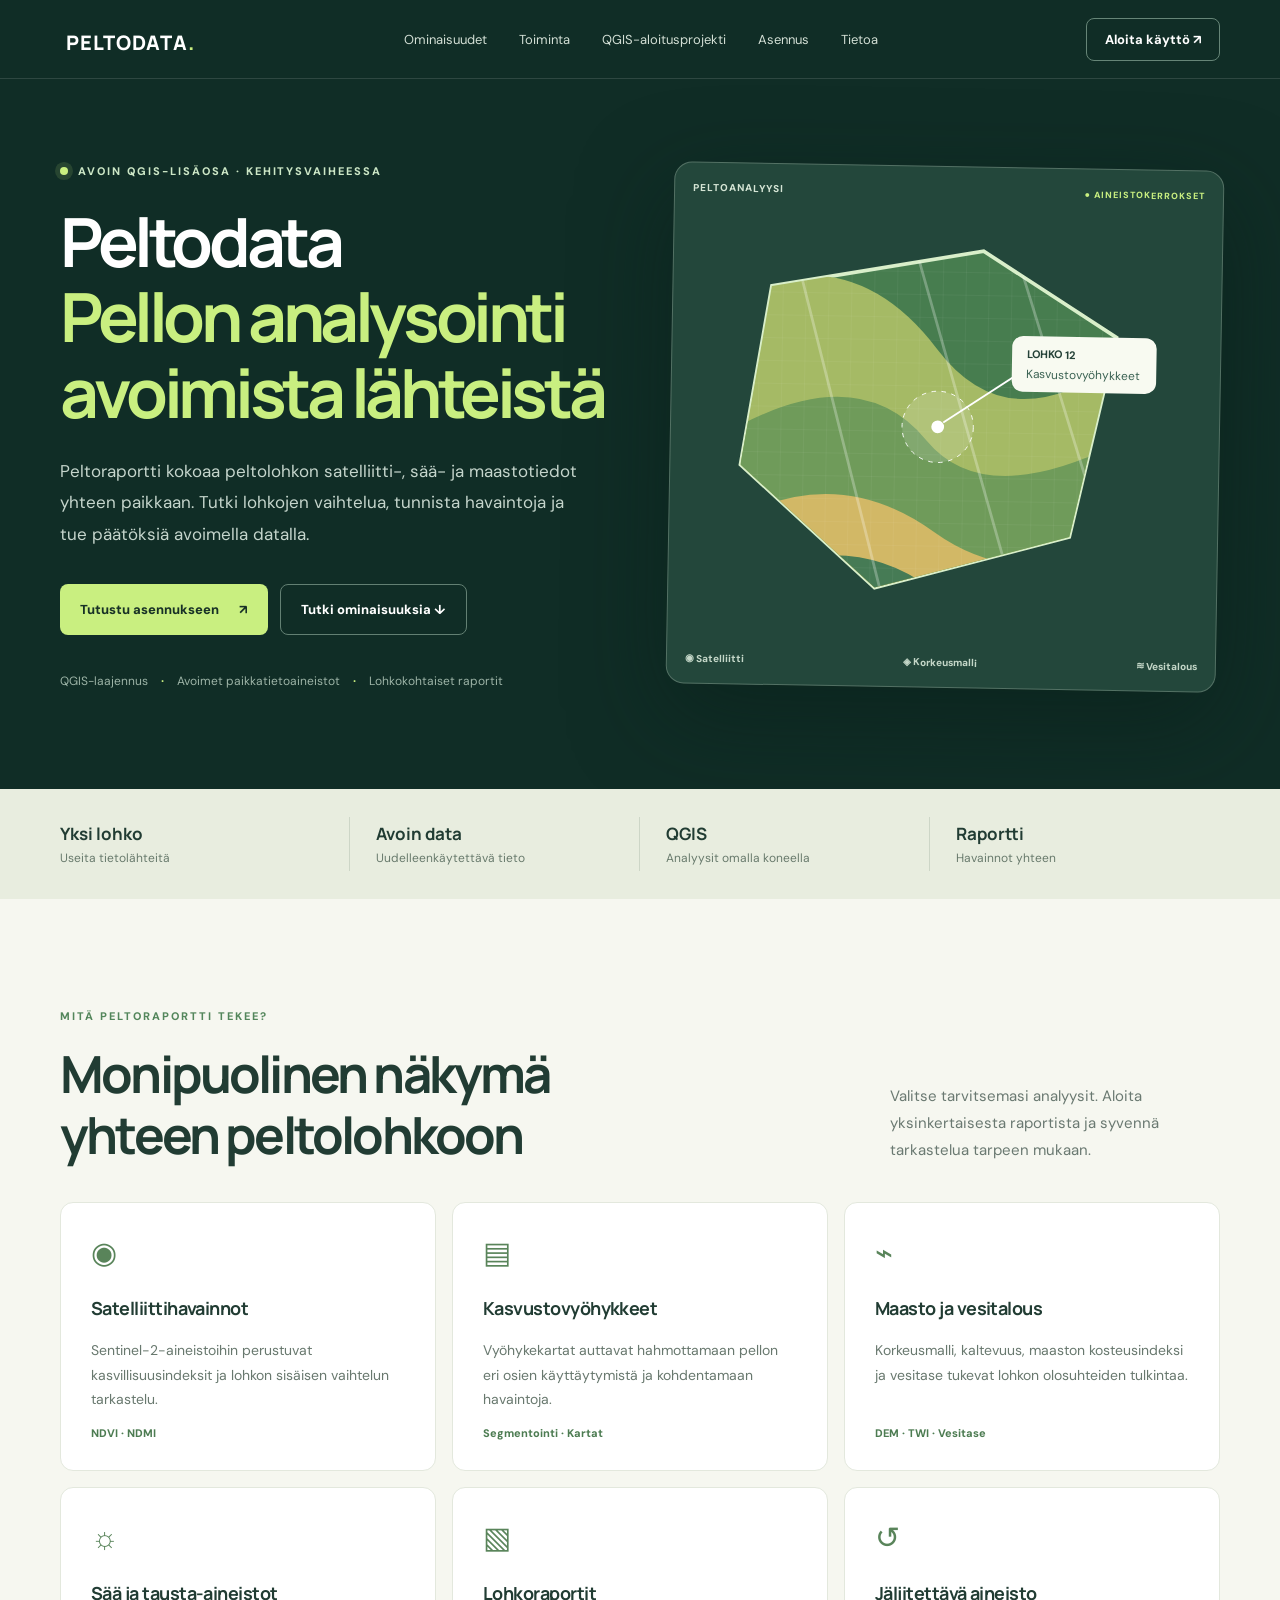
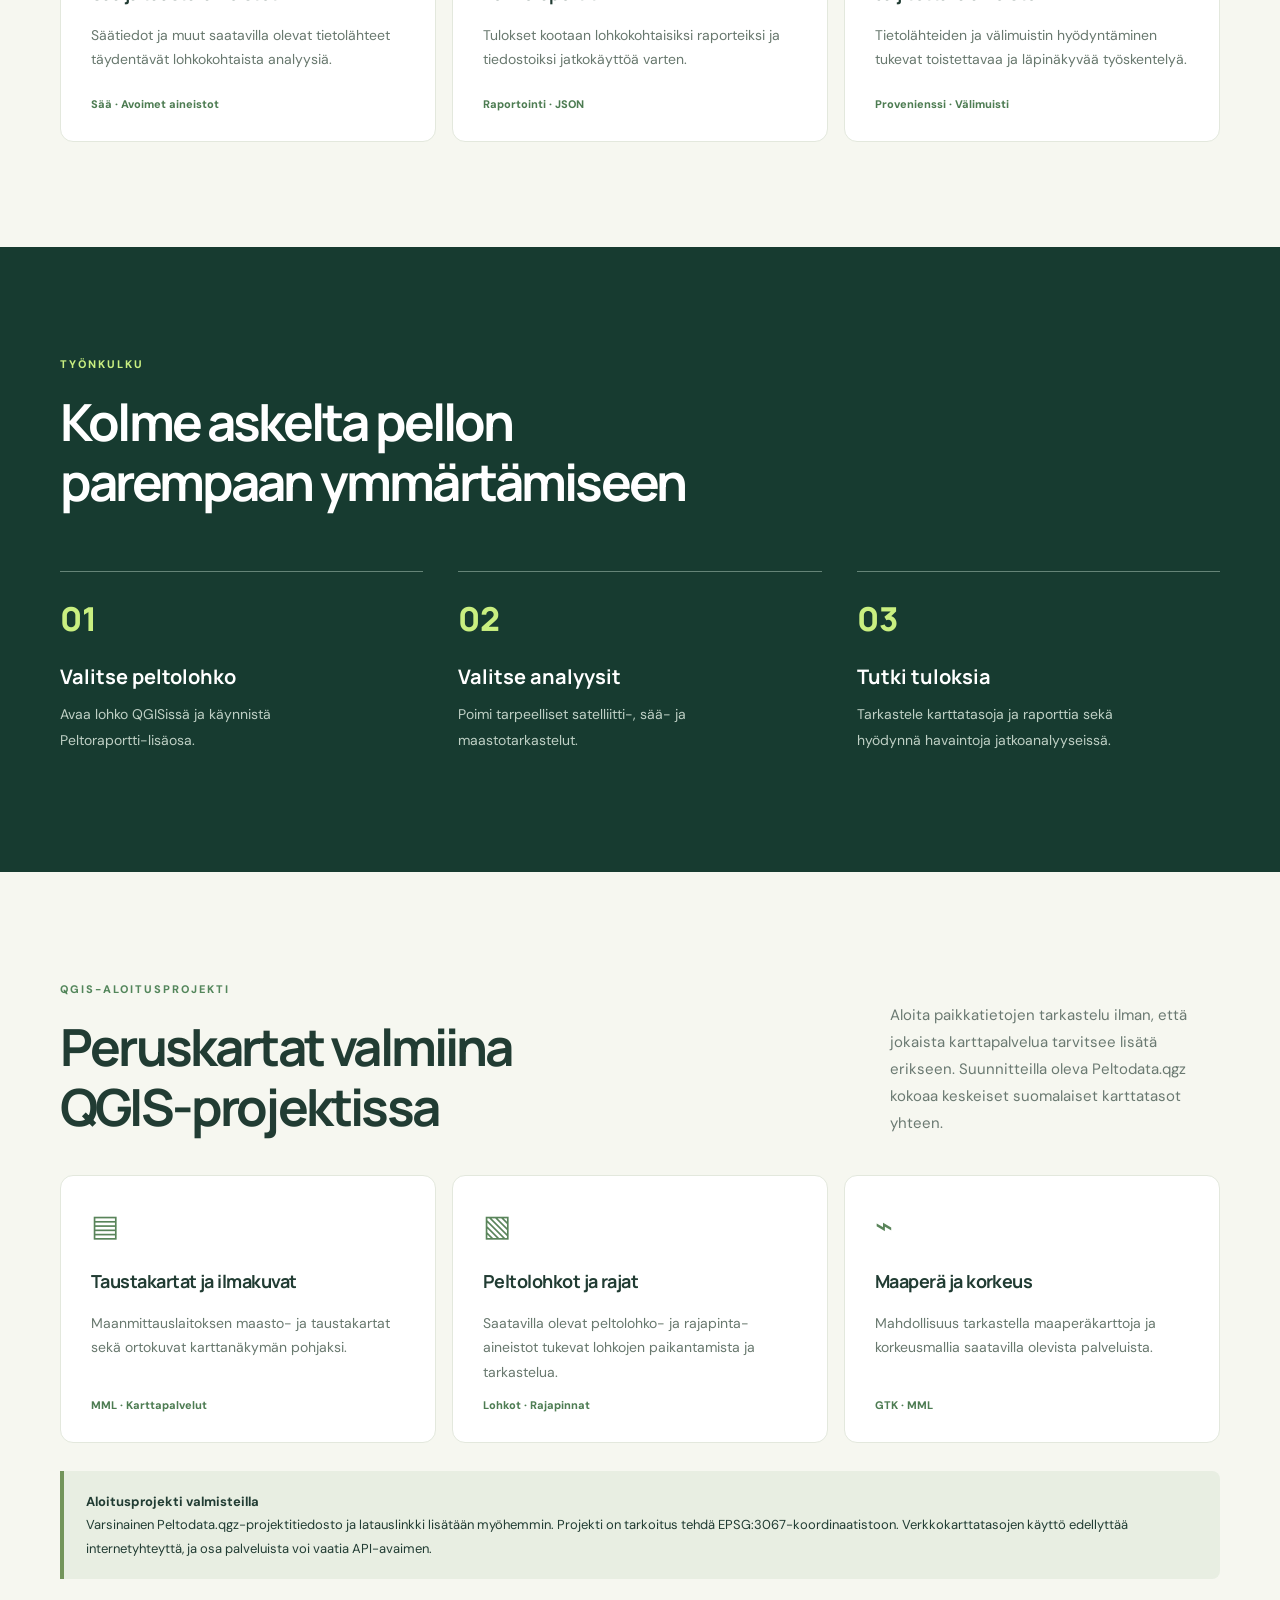
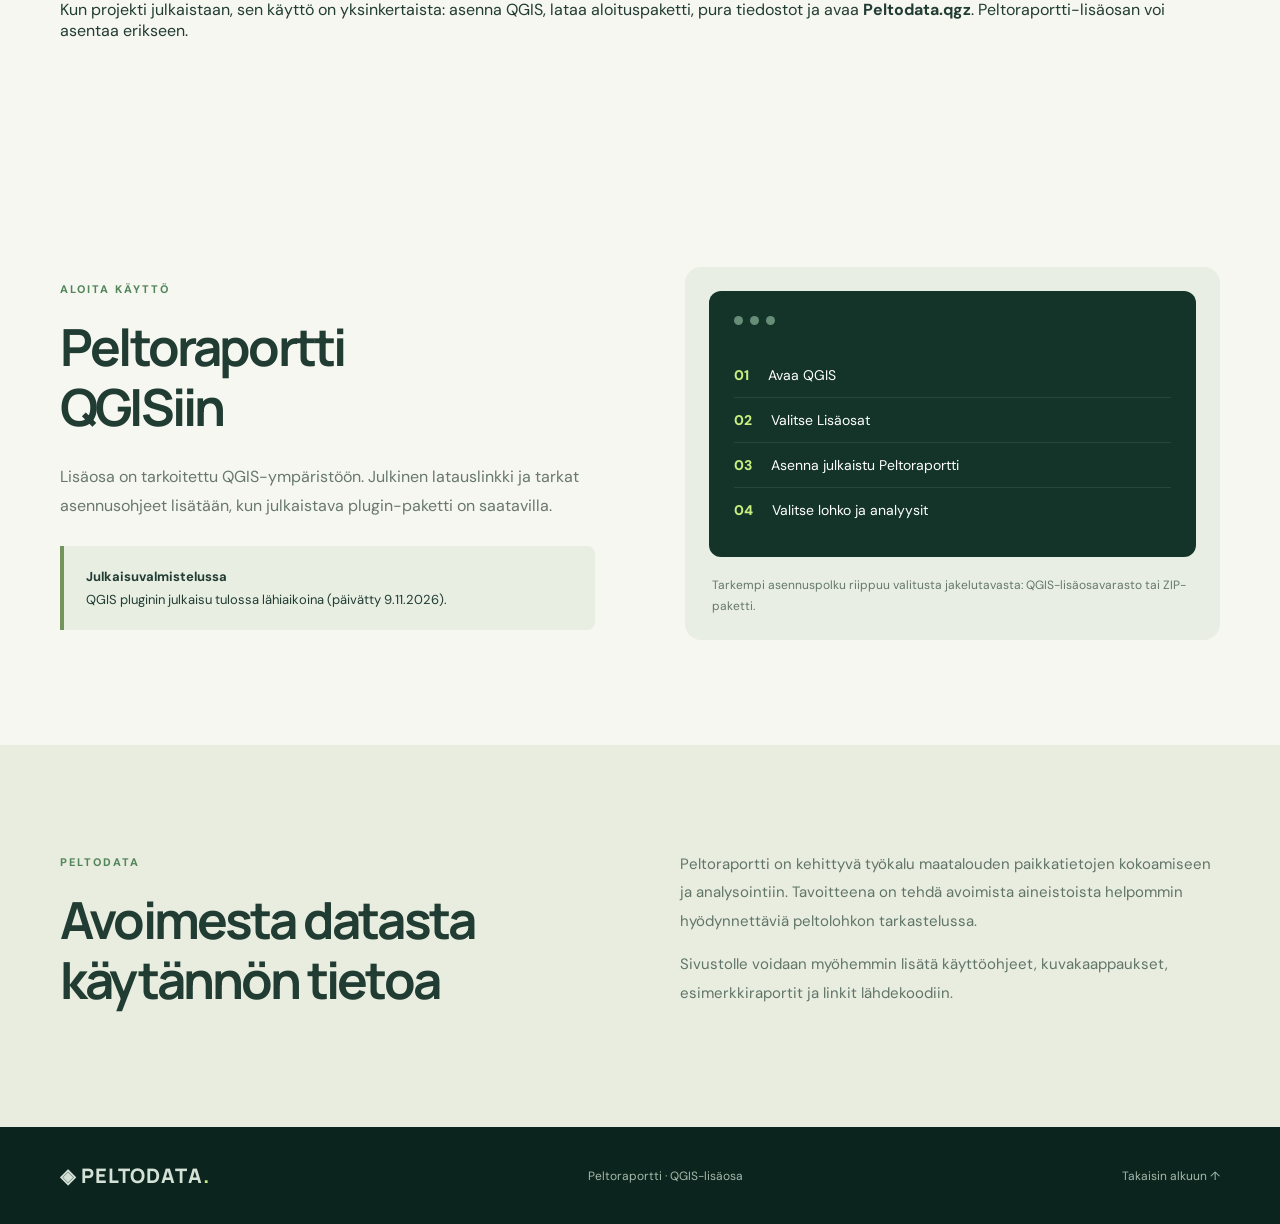
==== commit 13733771: "Refactor HTML structure and content for clarity" ====
--- a/index.html
+++ b/index.html
@@ -1,9 +1,9 @@
 <!doctype html>
-<html lang="fi"><head><meta charset="utf-8"><meta name="viewport" content="width=device-width, initial-scale=1"><meta name="theme-color" content="#102d26"><meta name="description" content="Peltoraportti – QGIS-lisäosa peltolohkojen satelliitti-, sää- ja maastoanalyysiin."><title>Peltoraportti | Peltodata</title><link rel="stylesheet" href="style.css"></head>
-<body><header class="top"><div class="wrap nav"><a class="brand" href="#alku"><span class="mark"></span> PELTODATA<span class="branddot">.</span></a><nav><a href="#ominaisuudet">Ominaisuudet</a><a href="#toiminta">Toiminta</a><a href="#asennus">Asennus</a><a href="#tietoa">Tietoa</a></nav><a class="navbtn" href="#asennus">Aloita käyttö ↗</a></div></header>
-<main id="alku"><section class="hero"><div class="wrap hero-grid"><div><div class="eyebrow"><span class="pulse"></span> AVOIN QGIS-LISÄOSA · KEHITYSVAIHEESSA</div><h1>Peltodata<br><em>Pellon analysointi avoimista lähteistä</em></h1><p class="lead">Peltoraportti kokoaa peltolohkon satelliitti-, sää- ja maastotiedot yhteen paikkaan. Tutki lohkojen vaihtelua, tunnista havaintoja ja tue päätöksiä avoimella datalla.</p><div class="actions"><a class="button primary" href="#asennus">Tutustu asennukseen <span>↗</span></a><a class="button secondary" href="#ominaisuudet">Tutki ominaisuuksia ↓</a></div><div class="micro">QGIS-laajennus <b>·</b> Avoimet paikkatietoaineistot <b>·</b> Lohkokohtaiset raportit</div></div><div class="hero-art"><div class="map-label">PELTOANALYYSI <span>● AINEISTOKERROKSET</span></div><svg viewBox="0 0 560 490" role="img" aria-label="Tyylitelty kartta peltolohkoista ja analyysivyöhykkeistä"><defs><clipPath id="field"><path d="M88 94 L319 52 L466 144 L418 363 L206 422 L57 290Z"/></clipPath><pattern id="grid" width="25" height="25" patternUnits="userSpaceOnUse"><path d="M25 0H0V25" fill="none" stroke="#ffffff" stroke-opacity=".09"/></pattern></defs><path d="M88 94 L319 52 L466 144 L418 363 L206 422 L57 290Z" fill="#477d4f" stroke="#d9efca" stroke-width="4"/><g clip-path="url(#field)"><path d="M0 130Q160 20 270 160T570 70V500H0Z" fill="#a5ba65"/><path d="M-10 290Q170 155 260 260T600 175V500H-10Z" fill="#6f9b5a"/><path d="M0 385Q140 270 270 360T580 310V510H0Z" fill="#d2b866"/><path d="M0 450Q170 330 290 440T600 390V520H0Z" fill="#467b55"/><path d="M0 0H560V490H0Z" fill="url(#grid)"/><path d="M110 45L215 435M240 35L350 400M355 55L450 345" stroke="#fff" stroke-opacity=".27" stroke-width="3"/></g><circle cx="272" cy="245" r="39" fill="#ffffff" fill-opacity=".13" stroke="white" stroke-dasharray="5 6"/><circle cx="272" cy="245" r="7" fill="white"/><path d="M278 240L360 185" stroke="white" stroke-width="2"/><rect x="352" y="144" width="158" height="61" rx="12" fill="#f8faf1"/><text x="368" y="168" fill="#244137" font-size="12" font-weight="700">LOHKO 12</text><text x="368" y="190" fill="#3c6354" font-size="13">Kasvustovyöhykkeet</text></svg><div class="map-foot"><span>◉ Satelliitti</span><span>◈ Korkeusmalli</span><span>≋ Vesitalous</span></div></div></div></section>
+<html lang="fi"><head><meta charset="utf-8"/><meta content="width=device-width, initial-scale=1" name="viewport"/><meta content="#102d26" name="theme-color"/><meta content="Peltoraportti – QGIS-lisäosa peltolohkojen satelliitti-, sää- ja maastoanalyysiin." name="description"/><title>Peltoraportti | Peltodata</title><link href="style.css" rel="stylesheet"/></head>
+<body><header class="top"><div class="wrap nav"><a class="brand" href="#alku"><span class="mark"></span> PELTODATA<span class="branddot">.</span></a><nav><a href="#ominaisuudet">Ominaisuudet</a><a href="#toiminta">Toiminta</a><a href="#aloitusprojekti">QGIS-aloitusprojekti</a><a href="#asennus">Asennus</a><a href="#tietoa">Tietoa</a></nav><a class="navbtn" href="#asennus">Aloita käyttö ↗</a></div></header>
+<main id="alku"><section class="hero"><div class="wrap hero-grid"><div><div class="eyebrow"><span class="pulse"></span> AVOIN QGIS-LISÄOSA · KEHITYSVAIHEESSA</div><h1>Peltodata<br/><em>Pellon analysointi avoimista lähteistä</em></h1><p class="lead">Peltoraportti kokoaa peltolohkon satelliitti-, sää- ja maastotiedot yhteen paikkaan. Tutki lohkojen vaihtelua, tunnista havaintoja ja tue päätöksiä avoimella datalla.</p><div class="actions"><a class="button primary" href="#asennus">Tutustu asennukseen <span>↗</span></a><a class="button secondary" href="#ominaisuudet">Tutki ominaisuuksia ↓</a></div><div class="micro">QGIS-laajennus <b>·</b> Avoimet paikkatietoaineistot <b>·</b> Lohkokohtaiset raportit</div></div><div class="hero-art"><div class="map-label">PELTOANALYYSI <span>● AINEISTOKERROKSET</span></div><svg aria-label="Tyylitelty kartta peltolohkoista ja analyysivyöhykkeistä" role="img" viewbox="0 0 560 490"><defs><clippath id="field"><path d="M88 94 L319 52 L466 144 L418 363 L206 422 L57 290Z"></path></clippath><pattern height="25" id="grid" patternunits="userSpaceOnUse" width="25"><path d="M25 0H0V25" fill="none" stroke="#ffffff" stroke-opacity=".09"></path></pattern></defs><path d="M88 94 L319 52 L466 144 L418 363 L206 422 L57 290Z" fill="#477d4f" stroke="#d9efca" stroke-width="4"></path><g clip-path="url(#field)"><path d="M0 130Q160 20 270 160T570 70V500H0Z" fill="#a5ba65"></path><path d="M-10 290Q170 155 260 260T600 175V500H-10Z" fill="#6f9b5a"></path><path d="M0 385Q140 270 270 360T580 310V510H0Z" fill="#d2b866"></path><path d="M0 450Q170 330 290 440T600 390V520H0Z" fill="#467b55"></path><path d="M0 0H560V490H0Z" fill="url(#grid)"></path><path d="M110 45L215 435M240 35L350 400M355 55L450 345" stroke="#fff" stroke-opacity=".27" stroke-width="3"></path></g><circle cx="272" cy="245" fill="#ffffff" fill-opacity=".13" r="39" stroke="white" stroke-dasharray="5 6"></circle><circle cx="272" cy="245" fill="white" r="7"></circle><path d="M278 240L360 185" stroke="white" stroke-width="2"></path><rect fill="#f8faf1" height="61" rx="12" width="158" x="352" y="144"></rect><text fill="#244137" font-size="12" font-weight="700" x="368" y="168">LOHKO 12</text><text fill="#3c6354" font-size="13" x="368" y="190">Kasvustovyöhykkeet</text></svg><div class="map-foot"><span>◉ Satelliitti</span><span>◈ Korkeusmalli</span><span>≋ Vesitalous</span></div></div></div></section>
 <section class="strip"><div class="wrap strip-grid"><div><strong>Yksi lohko</strong><span>Useita tietolähteitä</span></div><div><strong>Avoin data</strong><span>Uudelleenkäytettävä tieto</span></div><div><strong>QGIS</strong><span>Analyysit omalla koneella</span></div><div><strong>Raportti</strong><span>Havainnot yhteen</span></div></div></section>
-<section id="ominaisuudet" class="section light"><div class="wrap"><div class="section-top"><div><span class="kicker">MITÄ PELTORAPORTTI TEKEE?</span><h2>Monipuolinen näkymä<br>yhteen peltolohkoon.</h2></div><p>Valitse tarvitsemasi analyysit. Aloita yksinkertaisesta raportista ja syvennä tarkastelua tarpeen mukaan.</p></div><div class="cards"><article class="card"><div class="icon">◉</div><h3>Satelliittihavainnot</h3><p>Sentinel-2-aineistoihin perustuvat kasvillisuusindeksit ja lohkon sisäisen vaihtelun tarkastelu.</p><span>NDVI · NDMI</span></article><article class="card"><div class="icon">▤</div><h3>Kasvustovyöhykkeet</h3><p>Vyöhykekartat auttavat hahmottamaan pellon eri osien käyttäytymistä ja kohdentamaan havaintoja.</p><span>Segmentointi · Kartat</span></article><article class="card"><div class="icon">⌁</div><h3>Maasto ja vesitalous</h3><p>Korkeusmalli, kaltevuus, maaston kosteusindeksi ja vesitase tukevat lohkon olosuhteiden tulkintaa.</p><span>DEM · TWI · Vesitase</span></article><article class="card"><div class="icon">☼</div><h3>Sää ja tausta-aineistot</h3><p>Säätiedot ja muut saatavilla olevat tietolähteet täydentävät lohkokohtaista analyysiä.</p><span>Sää · Avoimet aineistot</span></article><article class="card"><div class="icon">▧</div><h3>Lohkoraportit</h3><p>Tulokset kootaan lohkokohtaisiksi raporteiksi ja tiedostoiksi jatkokäyttöä varten.</p><span>Raportointi · JSON</span></article><article class="card"><div class="icon">↺</div><h3>Jäljitettävä aineisto</h3><p>Tietolähteiden ja välimuistin hyödyntäminen tukevat toistettavaa ja läpinäkyvää työskentelyä.</p><span>Provenienssi · Välimuisti</span></article></div></div></section>
-<section id="toiminta" class="section dark"><div class="wrap"><span class="kicker">TYÖNKULKU</span><h2>Kolme askelta pellon<br>parempaan ymmärtämiseen.</h2><div class="steps"><div><span class="num">01</span><h3>Valitse peltolohko</h3><p>Avaa lohko QGISissä ja käynnistä Peltoraportti-lisäosa.</p></div><div><span class="num">02</span><h3>Valitse analyysit</h3><p>Poimi tarpeelliset satelliitti-, sää- ja maastotarkastelut.</p></div><div><span class="num">03</span><h3>Tutki tuloksia</h3><p>Tarkastele karttatasoja ja raporttia sekä hyödynnä havaintoja jatkoanalyyseissä.</p></div></div></div></section>
-<section id="asennus" class="section light"><div class="wrap install"><div><span class="kicker">ALOITA KÄYTTÖ</span><h2>Peltoraportti<br>QGISiin.</h2><p class="install-intro">Lisäosa on tarkoitettu QGIS-ympäristöön. Julkinen latauslinkki ja tarkat asennusohjeet lisätään, kun julkaistava plugin-paketti on saatavilla.</p><div class="notice"><strong>Julkaisuvalmistelussa</strong><br>QGIS pluginin julkaisu tulossa lähiaikoina (päivätty 9.11.2026).</div></div><div class="install-panel"><div class="terminal"><div class="dots"><i></i><i></i><i></i></div><p><span>01</span> Avaa QGIS</p><p><span>02</span> Valitse Lisäosat</p><p><span>03</span> Asenna julkaistu Peltoraportti</p><p><span>04</span> Valitse lohko ja analyysit</p></div><p class="panel-note">Tarkempi asennuspolku riippuu valitusta jakelutavasta: QGIS-lisäosavarasto tai ZIP-paketti.</p></div></div></section>
-<section id="tietoa" class="section about"><div class="wrap about-grid"><div><span class="kicker">PELTODATA</span><h2>Avoimesta datasta<br>käytännön tietoa.</h2></div><div><p>Peltoraportti on kehittyvä työkalu maatalouden paikkatietojen kokoamiseen ja analysointiin. Tavoitteena on tehdä avoimista aineistoista helpommin hyödynnettäviä peltolohkon tarkastelussa.</p><p>Sivustolle voidaan myöhemmin lisätä käyttöohjeet, kuvakaappaukset, esimerkkiraportit ja linkit lähdekoodiin.</p></div></div></section></main><footer><div class="wrap foot"><span class="brand">◈ PELTODATA<span class="branddot">.</span></span><span>Peltoraportti · QGIS-lisäosa</span><a href="#alku">Takaisin alkuun ↑</a></div></footer></body></html>
+<section class="section light" id="ominaisuudet"><div class="wrap"><div class="section-top"><div><span class="kicker">MITÄ PELTORAPORTTI TEKEE?</span><h2>Monipuolinen näkymä<br/>yhteen peltolohkoon</h2></div><p>Valitse tarvitsemasi analyysit. Aloita yksinkertaisesta raportista ja syvennä tarkastelua tarpeen mukaan.</p></div><div class="cards"><article class="card"><div class="icon">◉</div><h3>Satelliittihavainnot</h3><p>Sentinel-2-aineistoihin perustuvat kasvillisuusindeksit ja lohkon sisäisen vaihtelun tarkastelu.</p><span>NDVI · NDMI</span></article><article class="card"><div class="icon">▤</div><h3>Kasvustovyöhykkeet</h3><p>Vyöhykekartat auttavat hahmottamaan pellon eri osien käyttäytymistä ja kohdentamaan havaintoja.</p><span>Segmentointi · Kartat</span></article><article class="card"><div class="icon">⌁</div><h3>Maasto ja vesitalous</h3><p>Korkeusmalli, kaltevuus, maaston kosteusindeksi ja vesitase tukevat lohkon olosuhteiden tulkintaa.</p><span>DEM · TWI · Vesitase</span></article><article class="card"><div class="icon">☼</div><h3>Sää ja tausta-aineistot</h3><p>Säätiedot ja muut saatavilla olevat tietolähteet täydentävät lohkokohtaista analyysiä.</p><span>Sää · Avoimet aineistot</span></article><article class="card"><div class="icon">▧</div><h3>Lohkoraportit</h3><p>Tulokset kootaan lohkokohtaisiksi raporteiksi ja tiedostoiksi jatkokäyttöä varten.</p><span>Raportointi · JSON</span></article><article class="card"><div class="icon">↺</div><h3>Jäljitettävä aineisto</h3><p>Tietolähteiden ja välimuistin hyödyntäminen tukevat toistettavaa ja läpinäkyvää työskentelyä.</p><span>Provenienssi · Välimuisti</span></article></div></div></section>
+<section class="section dark" id="toiminta"><div class="wrap"><span class="kicker">TYÖNKULKU</span><h2>Kolme askelta pellon<br/>parempaan ymmärtämiseen</h2><div class="steps"><div><span class="num">01</span><h3>Valitse peltolohko</h3><p>Avaa lohko QGISissä ja käynnistä Peltoraportti-lisäosa.</p></div><div><span class="num">02</span><h3>Valitse analyysit</h3><p>Poimi tarpeelliset satelliitti-, sää- ja maastotarkastelut.</p></div><div><span class="num">03</span><h3>Tutki tuloksia</h3><p>Tarkastele karttatasoja ja raporttia sekä hyödynnä havaintoja jatkoanalyyseissä.</p></div></div></div></section>
+<section class="section light" id="aloitusprojekti"><div class="wrap"><div class="section-top"><div><span class="kicker">QGIS-ALOITUSPROJEKTI</span><h2>Peruskartat valmiina<br/>QGIS-projektissa</h2></div><p>Aloita paikkatietojen tarkastelu ilman, että jokaista karttapalvelua tarvitsee lisätä erikseen. Suunnitteilla oleva Peltodata.qgz kokoaa keskeiset suomalaiset karttatasot yhteen.</p></div><div class="cards"><article class="card"><div class="icon">▤</div><h3>Taustakartat ja ilmakuvat</h3><p>Maanmittauslaitoksen maasto- ja taustakartat sekä ortokuvat karttanäkymän pohjaksi.</p><span>MML · Karttapalvelut</span></article><article class="card"><div class="icon">▧</div><h3>Peltolohkot ja rajat</h3><p>Saatavilla olevat peltolohko- ja rajapinta-aineistot tukevat lohkojen paikantamista ja tarkastelua.</p><span>Lohkot · Rajapinnat</span></article><article class="card"><div class="icon">⌁</div><h3>Maaperä ja korkeus</h3><p>Mahdollisuus tarkastella maaperäkarttoja ja korkeusmallia saatavilla olevista palveluista.</p><span>GTK · MML</span></article></div><div class="notice" style="margin-top:28px"><strong>Aloitusprojekti valmisteilla</strong><br/>Varsinainen Peltodata.qgz-projektitiedosto ja latauslinkki lisätään myöhemmin. Projekti on tarkoitus tehdä EPSG:3067-koordinaatistoon. Verkkokarttatasojen käyttö edellyttää internetyhteyttä, ja osa palveluista voi vaatia API-avaimen.</div><p style="margin-top:20px">Kun projekti julkaistaan, sen käyttö on yksinkertaista: asenna QGIS, lataa aloituspaketti, pura tiedostot ja avaa <strong>Peltodata.qgz</strong>. Peltoraportti-lisäosan voi asentaa erikseen.</p></div></section><section class="section light" id="asennus"><div class="wrap install"><div><span class="kicker">ALOITA KÄYTTÖ</span><h2>Peltoraportti<br/>QGISiin</h2><p class="install-intro">Lisäosa on tarkoitettu QGIS-ympäristöön. Julkinen latauslinkki ja tarkat asennusohjeet lisätään, kun julkaistava plugin-paketti on saatavilla.</p><div class="notice"><strong>Julkaisuvalmistelussa</strong><br/>QGIS pluginin julkaisu tulossa lähiaikoina (päivätty 9.11.2026).</div></div><div class="install-panel"><div class="terminal"><div class="dots"><i></i><i></i><i></i></div><p><span>01</span> Avaa QGIS</p><p><span>02</span> Valitse Lisäosat</p><p><span>03</span> Asenna julkaistu Peltoraportti</p><p><span>04</span> Valitse lohko ja analyysit</p></div><p class="panel-note">Tarkempi asennuspolku riippuu valitusta jakelutavasta: QGIS-lisäosavarasto tai ZIP-paketti.</p></div></div></section>
+<section class="section about" id="tietoa"><div class="wrap about-grid"><div><span class="kicker">PELTODATA</span><h2>Avoimesta datasta<br/>käytännön tietoa</h2></div><div><p>Peltoraportti on kehittyvä työkalu maatalouden paikkatietojen kokoamiseen ja analysointiin. Tavoitteena on tehdä avoimista aineistoista helpommin hyödynnettäviä peltolohkon tarkastelussa.</p><p>Sivustolle voidaan myöhemmin lisätä käyttöohjeet, kuvakaappaukset, esimerkkiraportit ja linkit lähdekoodiin.</p></div></div></section></main><footer><div class="wrap foot"><span class="brand">◈ PELTODATA<span class="branddot">.</span></span><span>Peltoraportti · QGIS-lisäosa</span><a href="#alku">Takaisin alkuun ↑</a></div></footer></body></html>
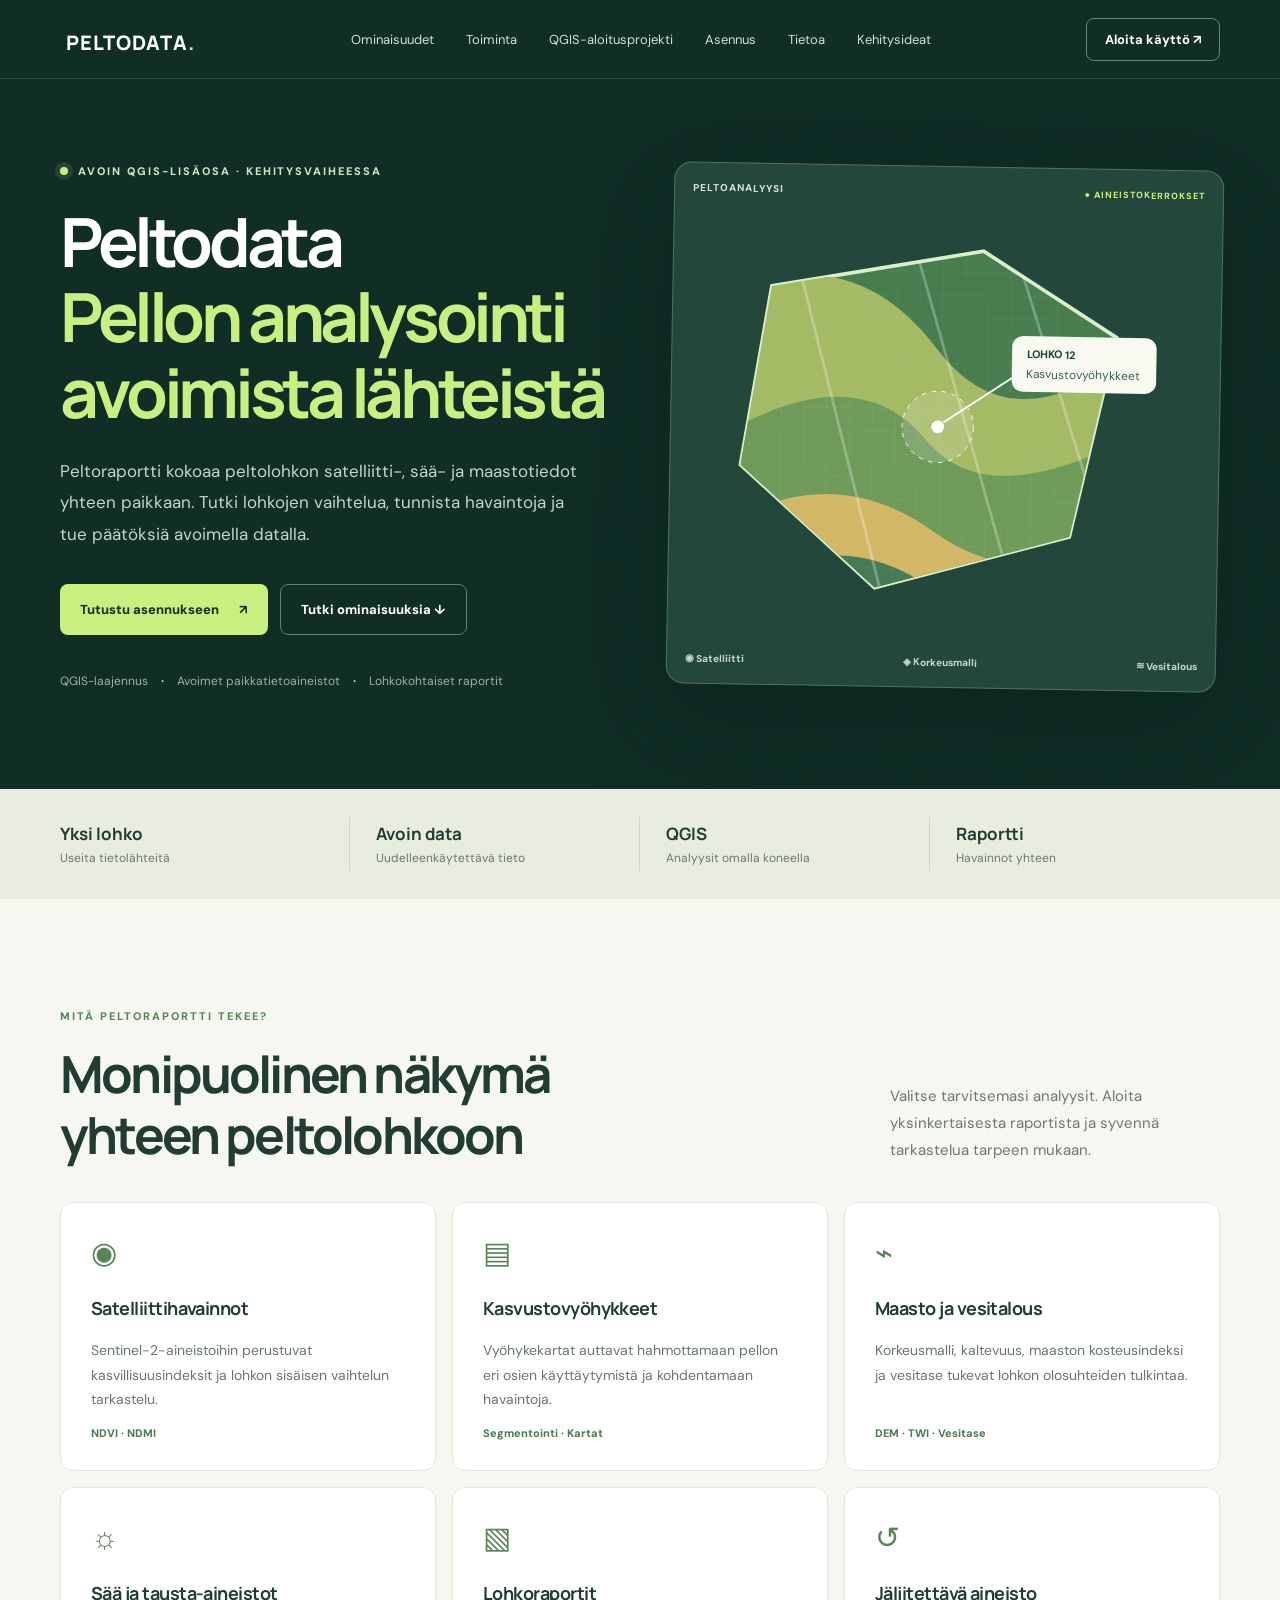
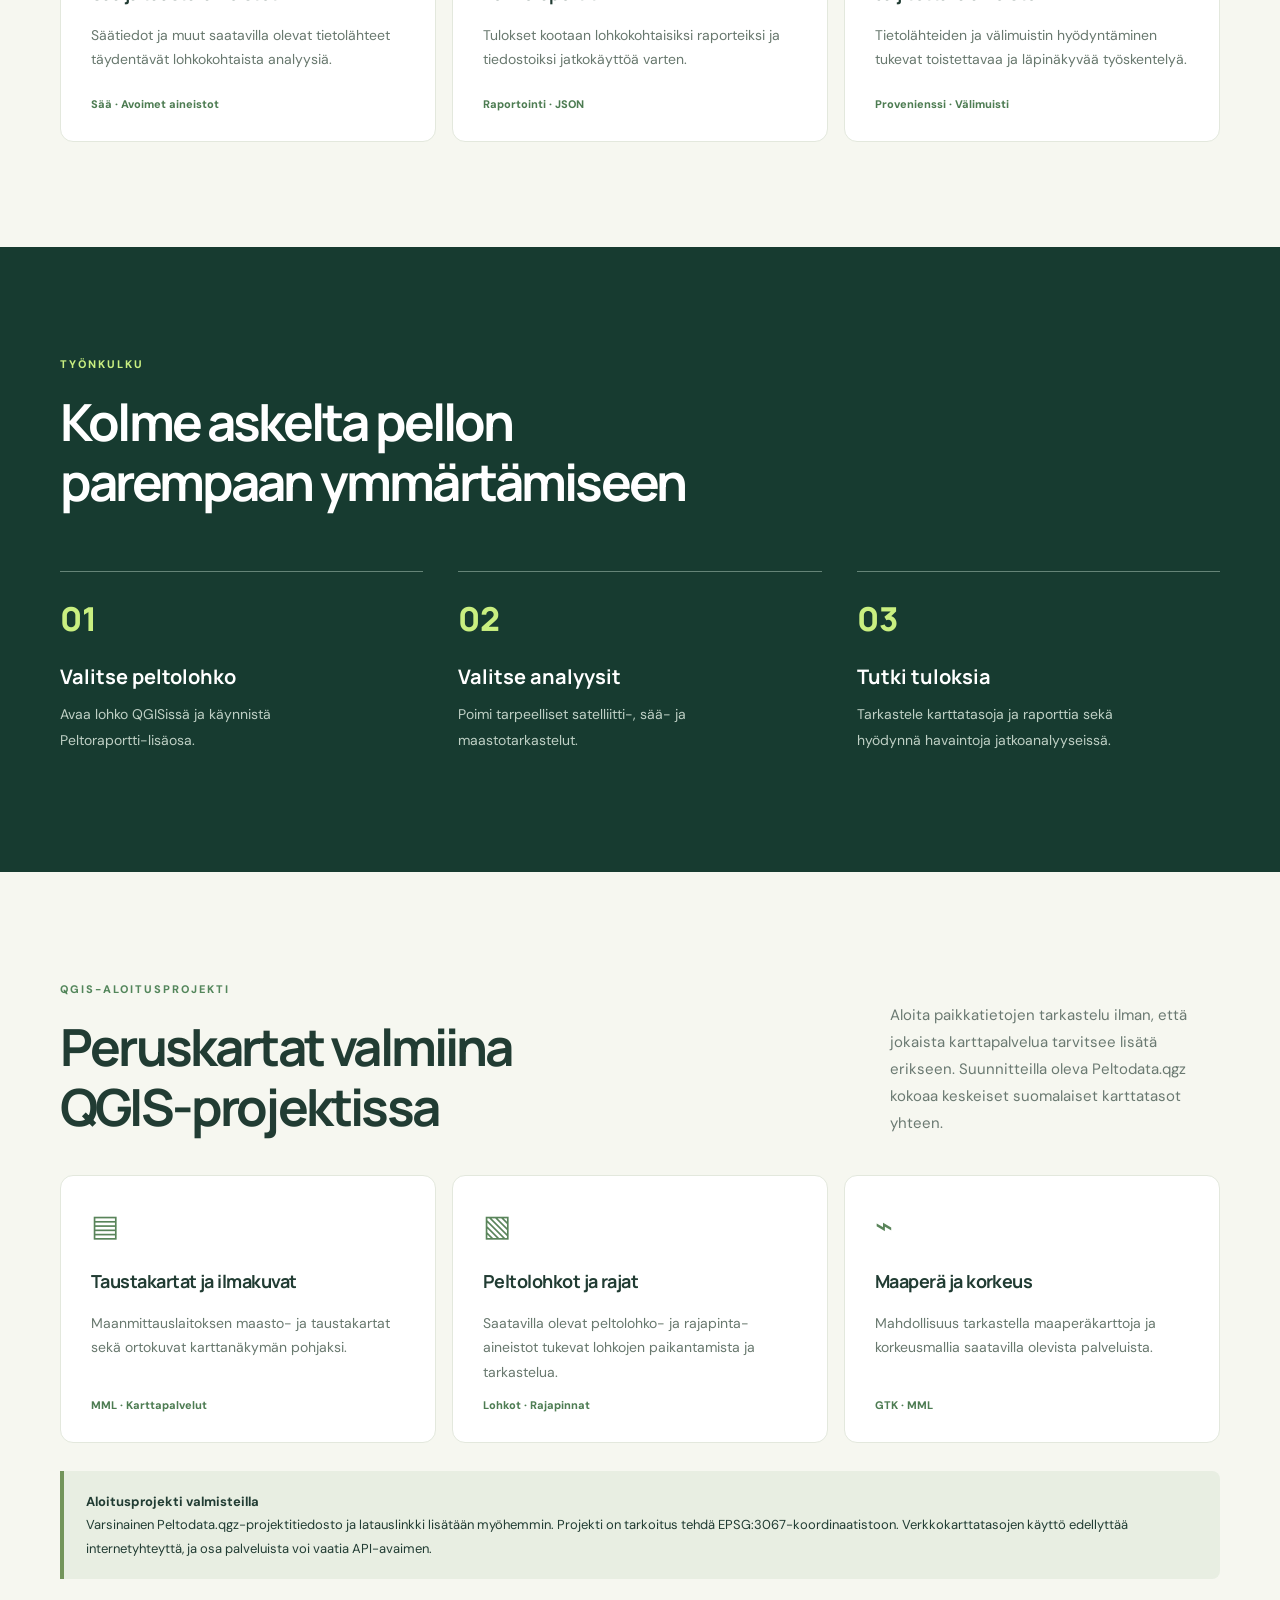
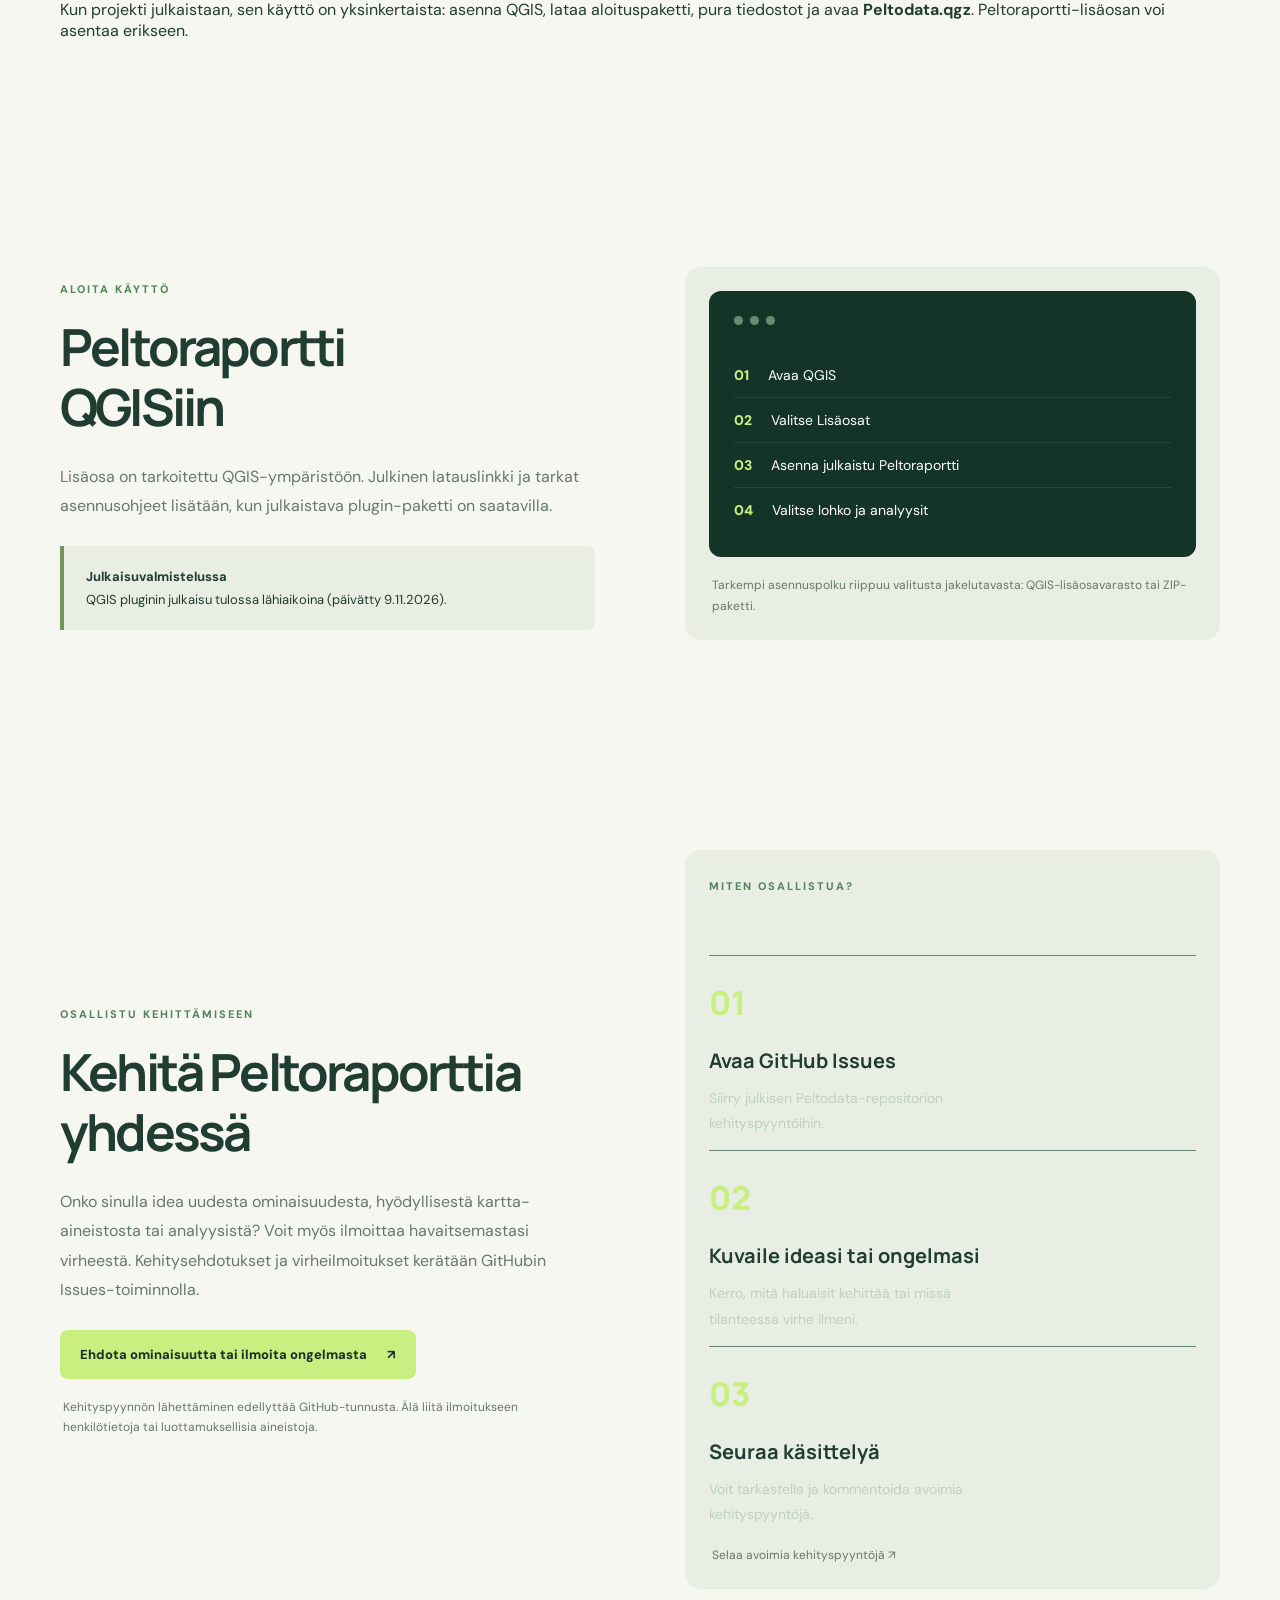
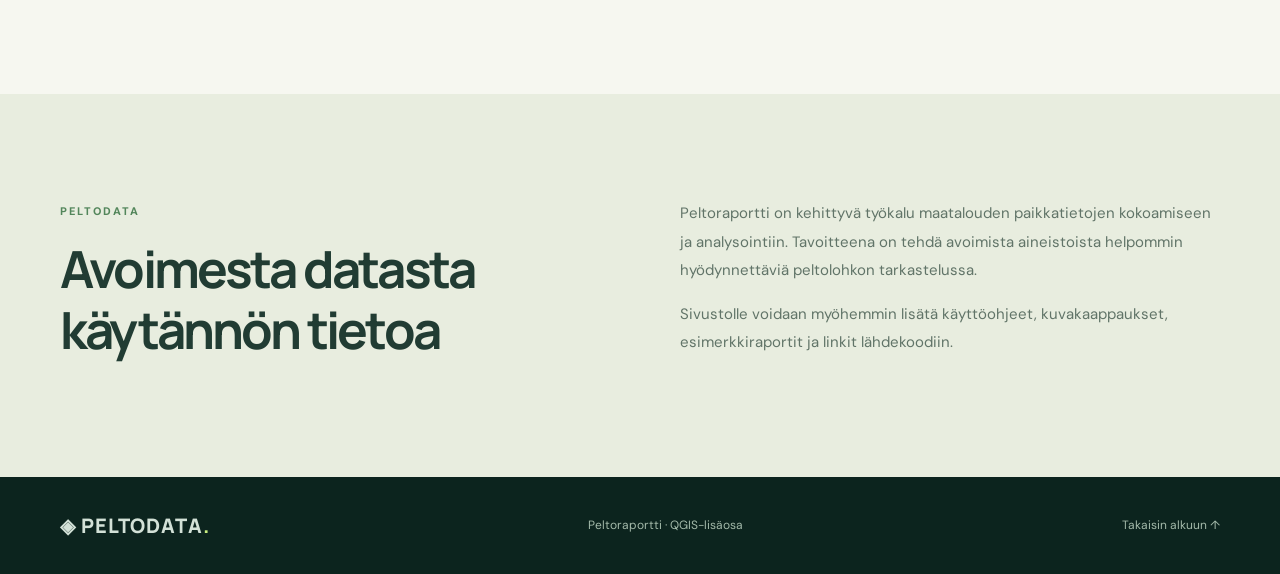
==== commit 537002f2: "Add development section for user contributions" ====
--- a/index.html
+++ b/index.html
@@ -1,9 +1,9 @@
 <!doctype html>
 <html lang="fi"><head><meta charset="utf-8"/><meta content="width=device-width, initial-scale=1" name="viewport"/><meta content="#102d26" name="theme-color"/><meta content="Peltoraportti – QGIS-lisäosa peltolohkojen satelliitti-, sää- ja maastoanalyysiin." name="description"/><title>Peltoraportti | Peltodata</title><link href="style.css" rel="stylesheet"/></head>
-<body><header class="top"><div class="wrap nav"><a class="brand" href="#alku"><span class="mark"></span> PELTODATA<span class="branddot">.</span></a><nav><a href="#ominaisuudet">Ominaisuudet</a><a href="#toiminta">Toiminta</a><a href="#aloitusprojekti">QGIS-aloitusprojekti</a><a href="#asennus">Asennus</a><a href="#tietoa">Tietoa</a></nav><a class="navbtn" href="#asennus">Aloita käyttö ↗</a></div></header>
+<body><header class="top"><div class="wrap nav"><a class="brand" href="#alku"><span class="mark"></span> PELTODATA<span class="branddot">.</span></a><nav><a href="#ominaisuudet">Ominaisuudet</a><a href="#toiminta">Toiminta</a><a href="#aloitusprojekti">QGIS-aloitusprojekti</a><a href="#asennus">Asennus</a><a href="#tietoa">Tietoa</a><a href="#kehittaminen">Kehitysideat</a></nav><a class="navbtn" href="#asennus">Aloita käyttö ↗</a></div></header>
 <main id="alku"><section class="hero"><div class="wrap hero-grid"><div><div class="eyebrow"><span class="pulse"></span> AVOIN QGIS-LISÄOSA · KEHITYSVAIHEESSA</div><h1>Peltodata<br/><em>Pellon analysointi avoimista lähteistä</em></h1><p class="lead">Peltoraportti kokoaa peltolohkon satelliitti-, sää- ja maastotiedot yhteen paikkaan. Tutki lohkojen vaihtelua, tunnista havaintoja ja tue päätöksiä avoimella datalla.</p><div class="actions"><a class="button primary" href="#asennus">Tutustu asennukseen <span>↗</span></a><a class="button secondary" href="#ominaisuudet">Tutki ominaisuuksia ↓</a></div><div class="micro">QGIS-laajennus <b>·</b> Avoimet paikkatietoaineistot <b>·</b> Lohkokohtaiset raportit</div></div><div class="hero-art"><div class="map-label">PELTOANALYYSI <span>● AINEISTOKERROKSET</span></div><svg aria-label="Tyylitelty kartta peltolohkoista ja analyysivyöhykkeistä" role="img" viewbox="0 0 560 490"><defs><clippath id="field"><path d="M88 94 L319 52 L466 144 L418 363 L206 422 L57 290Z"></path></clippath><pattern height="25" id="grid" patternunits="userSpaceOnUse" width="25"><path d="M25 0H0V25" fill="none" stroke="#ffffff" stroke-opacity=".09"></path></pattern></defs><path d="M88 94 L319 52 L466 144 L418 363 L206 422 L57 290Z" fill="#477d4f" stroke="#d9efca" stroke-width="4"></path><g clip-path="url(#field)"><path d="M0 130Q160 20 270 160T570 70V500H0Z" fill="#a5ba65"></path><path d="M-10 290Q170 155 260 260T600 175V500H-10Z" fill="#6f9b5a"></path><path d="M0 385Q140 270 270 360T580 310V510H0Z" fill="#d2b866"></path><path d="M0 450Q170 330 290 440T600 390V520H0Z" fill="#467b55"></path><path d="M0 0H560V490H0Z" fill="url(#grid)"></path><path d="M110 45L215 435M240 35L350 400M355 55L450 345" stroke="#fff" stroke-opacity=".27" stroke-width="3"></path></g><circle cx="272" cy="245" fill="#ffffff" fill-opacity=".13" r="39" stroke="white" stroke-dasharray="5 6"></circle><circle cx="272" cy="245" fill="white" r="7"></circle><path d="M278 240L360 185" stroke="white" stroke-width="2"></path><rect fill="#f8faf1" height="61" rx="12" width="158" x="352" y="144"></rect><text fill="#244137" font-size="12" font-weight="700" x="368" y="168">LOHKO 12</text><text fill="#3c6354" font-size="13" x="368" y="190">Kasvustovyöhykkeet</text></svg><div class="map-foot"><span>◉ Satelliitti</span><span>◈ Korkeusmalli</span><span>≋ Vesitalous</span></div></div></div></section>
 <section class="strip"><div class="wrap strip-grid"><div><strong>Yksi lohko</strong><span>Useita tietolähteitä</span></div><div><strong>Avoin data</strong><span>Uudelleenkäytettävä tieto</span></div><div><strong>QGIS</strong><span>Analyysit omalla koneella</span></div><div><strong>Raportti</strong><span>Havainnot yhteen</span></div></div></section>
 <section class="section light" id="ominaisuudet"><div class="wrap"><div class="section-top"><div><span class="kicker">MITÄ PELTORAPORTTI TEKEE?</span><h2>Monipuolinen näkymä<br/>yhteen peltolohkoon</h2></div><p>Valitse tarvitsemasi analyysit. Aloita yksinkertaisesta raportista ja syvennä tarkastelua tarpeen mukaan.</p></div><div class="cards"><article class="card"><div class="icon">◉</div><h3>Satelliittihavainnot</h3><p>Sentinel-2-aineistoihin perustuvat kasvillisuusindeksit ja lohkon sisäisen vaihtelun tarkastelu.</p><span>NDVI · NDMI</span></article><article class="card"><div class="icon">▤</div><h3>Kasvustovyöhykkeet</h3><p>Vyöhykekartat auttavat hahmottamaan pellon eri osien käyttäytymistä ja kohdentamaan havaintoja.</p><span>Segmentointi · Kartat</span></article><article class="card"><div class="icon">⌁</div><h3>Maasto ja vesitalous</h3><p>Korkeusmalli, kaltevuus, maaston kosteusindeksi ja vesitase tukevat lohkon olosuhteiden tulkintaa.</p><span>DEM · TWI · Vesitase</span></article><article class="card"><div class="icon">☼</div><h3>Sää ja tausta-aineistot</h3><p>Säätiedot ja muut saatavilla olevat tietolähteet täydentävät lohkokohtaista analyysiä.</p><span>Sää · Avoimet aineistot</span></article><article class="card"><div class="icon">▧</div><h3>Lohkoraportit</h3><p>Tulokset kootaan lohkokohtaisiksi raporteiksi ja tiedostoiksi jatkokäyttöä varten.</p><span>Raportointi · JSON</span></article><article class="card"><div class="icon">↺</div><h3>Jäljitettävä aineisto</h3><p>Tietolähteiden ja välimuistin hyödyntäminen tukevat toistettavaa ja läpinäkyvää työskentelyä.</p><span>Provenienssi · Välimuisti</span></article></div></div></section>
 <section class="section dark" id="toiminta"><div class="wrap"><span class="kicker">TYÖNKULKU</span><h2>Kolme askelta pellon<br/>parempaan ymmärtämiseen</h2><div class="steps"><div><span class="num">01</span><h3>Valitse peltolohko</h3><p>Avaa lohko QGISissä ja käynnistä Peltoraportti-lisäosa.</p></div><div><span class="num">02</span><h3>Valitse analyysit</h3><p>Poimi tarpeelliset satelliitti-, sää- ja maastotarkastelut.</p></div><div><span class="num">03</span><h3>Tutki tuloksia</h3><p>Tarkastele karttatasoja ja raporttia sekä hyödynnä havaintoja jatkoanalyyseissä.</p></div></div></div></section>
 <section class="section light" id="aloitusprojekti"><div class="wrap"><div class="section-top"><div><span class="kicker">QGIS-ALOITUSPROJEKTI</span><h2>Peruskartat valmiina<br/>QGIS-projektissa</h2></div><p>Aloita paikkatietojen tarkastelu ilman, että jokaista karttapalvelua tarvitsee lisätä erikseen. Suunnitteilla oleva Peltodata.qgz kokoaa keskeiset suomalaiset karttatasot yhteen.</p></div><div class="cards"><article class="card"><div class="icon">▤</div><h3>Taustakartat ja ilmakuvat</h3><p>Maanmittauslaitoksen maasto- ja taustakartat sekä ortokuvat karttanäkymän pohjaksi.</p><span>MML · Karttapalvelut</span></article><article class="card"><div class="icon">▧</div><h3>Peltolohkot ja rajat</h3><p>Saatavilla olevat peltolohko- ja rajapinta-aineistot tukevat lohkojen paikantamista ja tarkastelua.</p><span>Lohkot · Rajapinnat</span></article><article class="card"><div class="icon">⌁</div><h3>Maaperä ja korkeus</h3><p>Mahdollisuus tarkastella maaperäkarttoja ja korkeusmallia saatavilla olevista palveluista.</p><span>GTK · MML</span></article></div><div class="notice" style="margin-top:28px"><strong>Aloitusprojekti valmisteilla</strong><br/>Varsinainen Peltodata.qgz-projektitiedosto ja latauslinkki lisätään myöhemmin. Projekti on tarkoitus tehdä EPSG:3067-koordinaatistoon. Verkkokarttatasojen käyttö edellyttää internetyhteyttä, ja osa palveluista voi vaatia API-avaimen.</div><p style="margin-top:20px">Kun projekti julkaistaan, sen käyttö on yksinkertaista: asenna QGIS, lataa aloituspaketti, pura tiedostot ja avaa <strong>Peltodata.qgz</strong>. Peltoraportti-lisäosan voi asentaa erikseen.</p></div></section><section class="section light" id="asennus"><div class="wrap install"><div><span class="kicker">ALOITA KÄYTTÖ</span><h2>Peltoraportti<br/>QGISiin</h2><p class="install-intro">Lisäosa on tarkoitettu QGIS-ympäristöön. Julkinen latauslinkki ja tarkat asennusohjeet lisätään, kun julkaistava plugin-paketti on saatavilla.</p><div class="notice"><strong>Julkaisuvalmistelussa</strong><br/>QGIS pluginin julkaisu tulossa lähiaikoina (päivätty 9.11.2026).</div></div><div class="install-panel"><div class="terminal"><div class="dots"><i></i><i></i><i></i></div><p><span>01</span> Avaa QGIS</p><p><span>02</span> Valitse Lisäosat</p><p><span>03</span> Asenna julkaistu Peltoraportti</p><p><span>04</span> Valitse lohko ja analyysit</p></div><p class="panel-note">Tarkempi asennuspolku riippuu valitusta jakelutavasta: QGIS-lisäosavarasto tai ZIP-paketti.</p></div></div></section>
-<section class="section about" id="tietoa"><div class="wrap about-grid"><div><span class="kicker">PELTODATA</span><h2>Avoimesta datasta<br/>käytännön tietoa</h2></div><div><p>Peltoraportti on kehittyvä työkalu maatalouden paikkatietojen kokoamiseen ja analysointiin. Tavoitteena on tehdä avoimista aineistoista helpommin hyödynnettäviä peltolohkon tarkastelussa.</p><p>Sivustolle voidaan myöhemmin lisätä käyttöohjeet, kuvakaappaukset, esimerkkiraportit ja linkit lähdekoodiin.</p></div></div></section></main><footer><div class="wrap foot"><span class="brand">◈ PELTODATA<span class="branddot">.</span></span><span>Peltoraportti · QGIS-lisäosa</span><a href="#alku">Takaisin alkuun ↑</a></div></footer></body></html>
+<section class="section light" id="kehittaminen"><div class="wrap install"><div><span class="kicker">OSALLISTU KEHITTÄMISEEN</span><h2>Kehitä Peltoraporttia yhdessä</h2><p class="install-intro">Onko sinulla idea uudesta ominaisuudesta, hyödyllisestä kartta-aineistosta tai analyysistä? Voit myös ilmoittaa havaitsemastasi virheestä. Kehitysehdotukset ja virheilmoitukset kerätään GitHubin Issues-toiminnolla.</p><p><a class="button primary" href="https://github.com/petrilinna/peltodata/issues/new/choose" rel="noopener noreferrer" target="_blank">Ehdota ominaisuutta tai ilmoita ongelmasta <span>↗</span></a></p><p class="panel-note">Kehityspyynnön lähettäminen edellyttää GitHub-tunnusta. Älä liitä ilmoitukseen henkilötietoja tai luottamuksellisia aineistoja.</p></div><div class="install-panel"><span class="kicker">MITEN OSALLISTUA?</span><div class="steps" style="display:block"><div><span class="num">01</span><h3>Avaa GitHub Issues</h3><p>Siirry julkisen Peltodata-repositorion kehityspyyntöihin.</p></div><div><span class="num">02</span><h3>Kuvaile ideasi tai ongelmasi</h3><p>Kerro, mitä haluaisit kehittää tai missä tilanteessa virhe ilmeni.</p></div><div><span class="num">03</span><h3>Seuraa käsittelyä</h3><p>Voit tarkastella ja kommentoida avoimia kehityspyyntöjä.</p></div></div><p class="panel-note"><a href="https://github.com/petrilinna/peltodata/issues" rel="noopener noreferrer" target="_blank">Selaa avoimia kehityspyyntöjä ↗</a></p></div></div></section><section class="section about" id="tietoa"><div class="wrap about-grid"><div><span class="kicker">PELTODATA</span><h2>Avoimesta datasta<br/>käytännön tietoa</h2></div><div><p>Peltoraportti on kehittyvä työkalu maatalouden paikkatietojen kokoamiseen ja analysointiin. Tavoitteena on tehdä avoimista aineistoista helpommin hyödynnettäviä peltolohkon tarkastelussa.</p><p>Sivustolle voidaan myöhemmin lisätä käyttöohjeet, kuvakaappaukset, esimerkkiraportit ja linkit lähdekoodiin.</p></div></div></section></main><footer><div class="wrap foot"><span class="brand">◈ PELTODATA<span class="branddot">.</span></span><span>Peltoraportti · QGIS-lisäosa</span><a href="#alku">Takaisin alkuun ↑</a></div></footer></body></html>
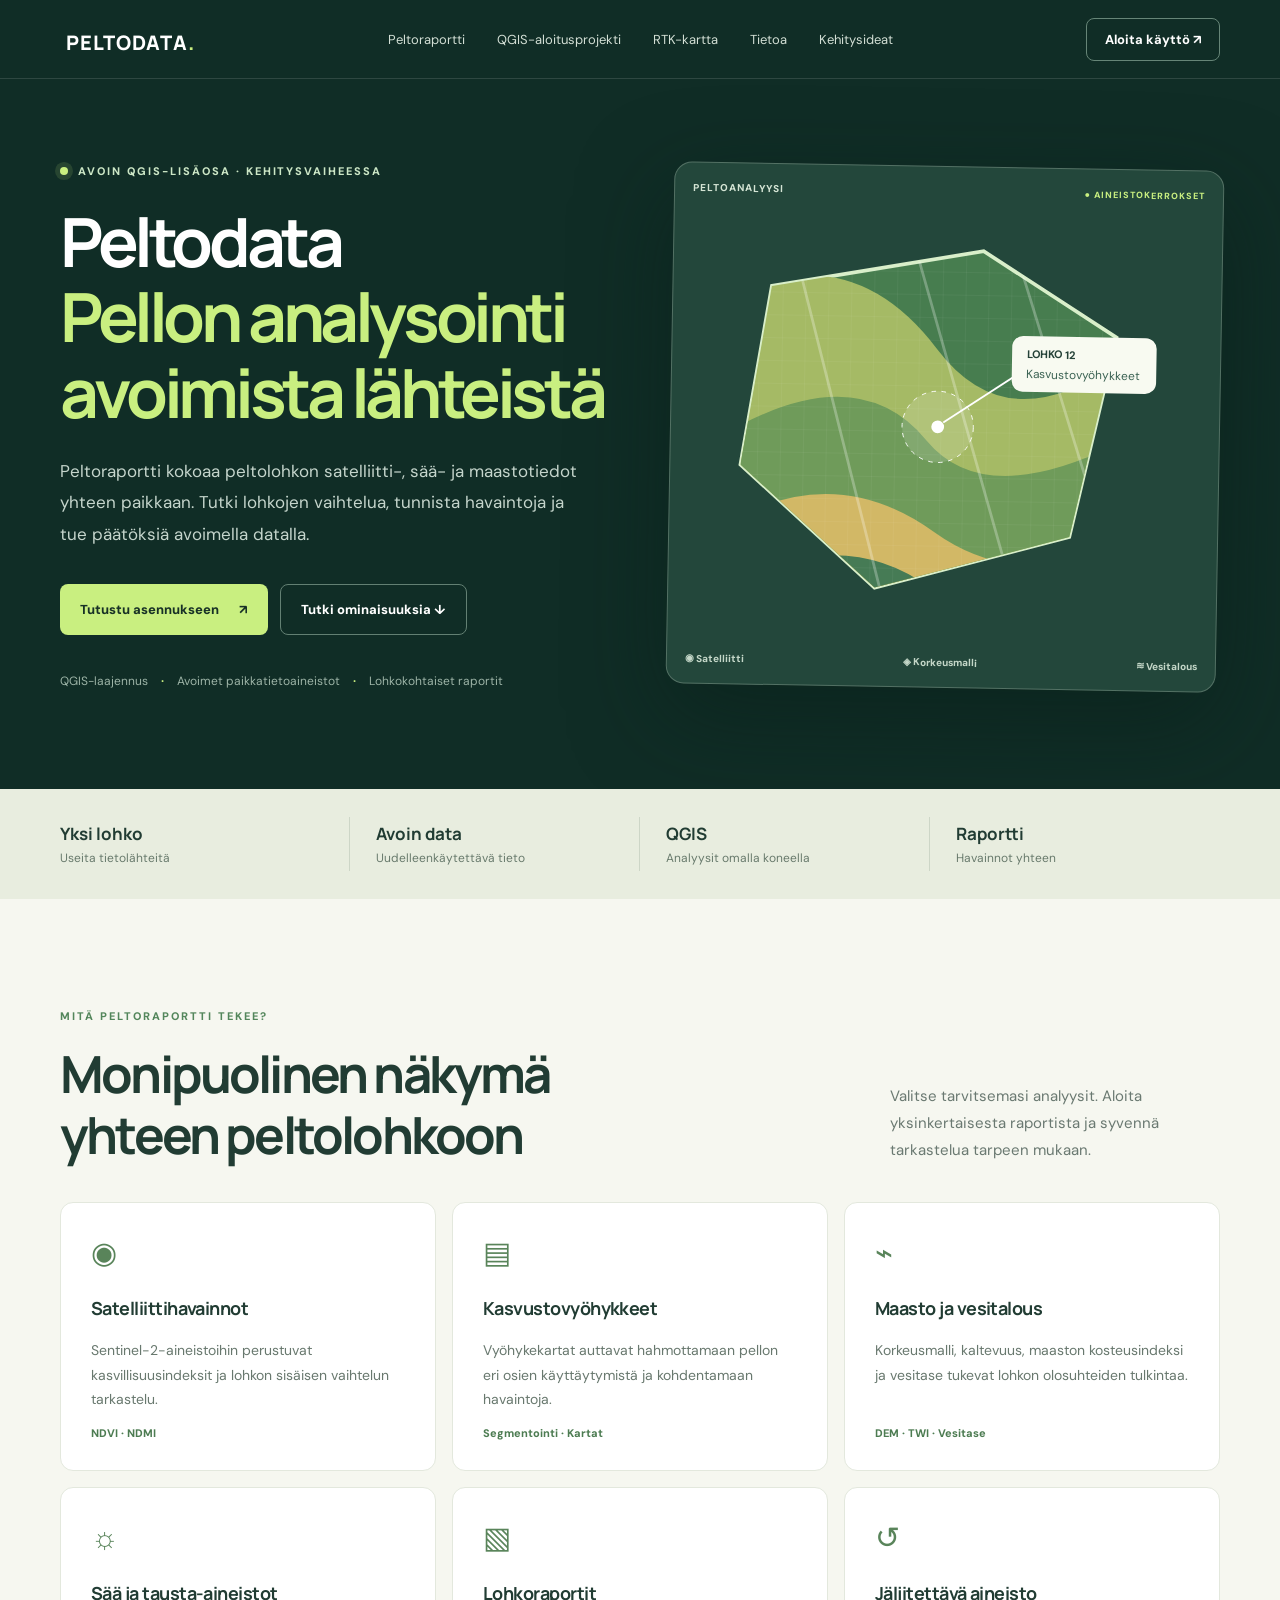
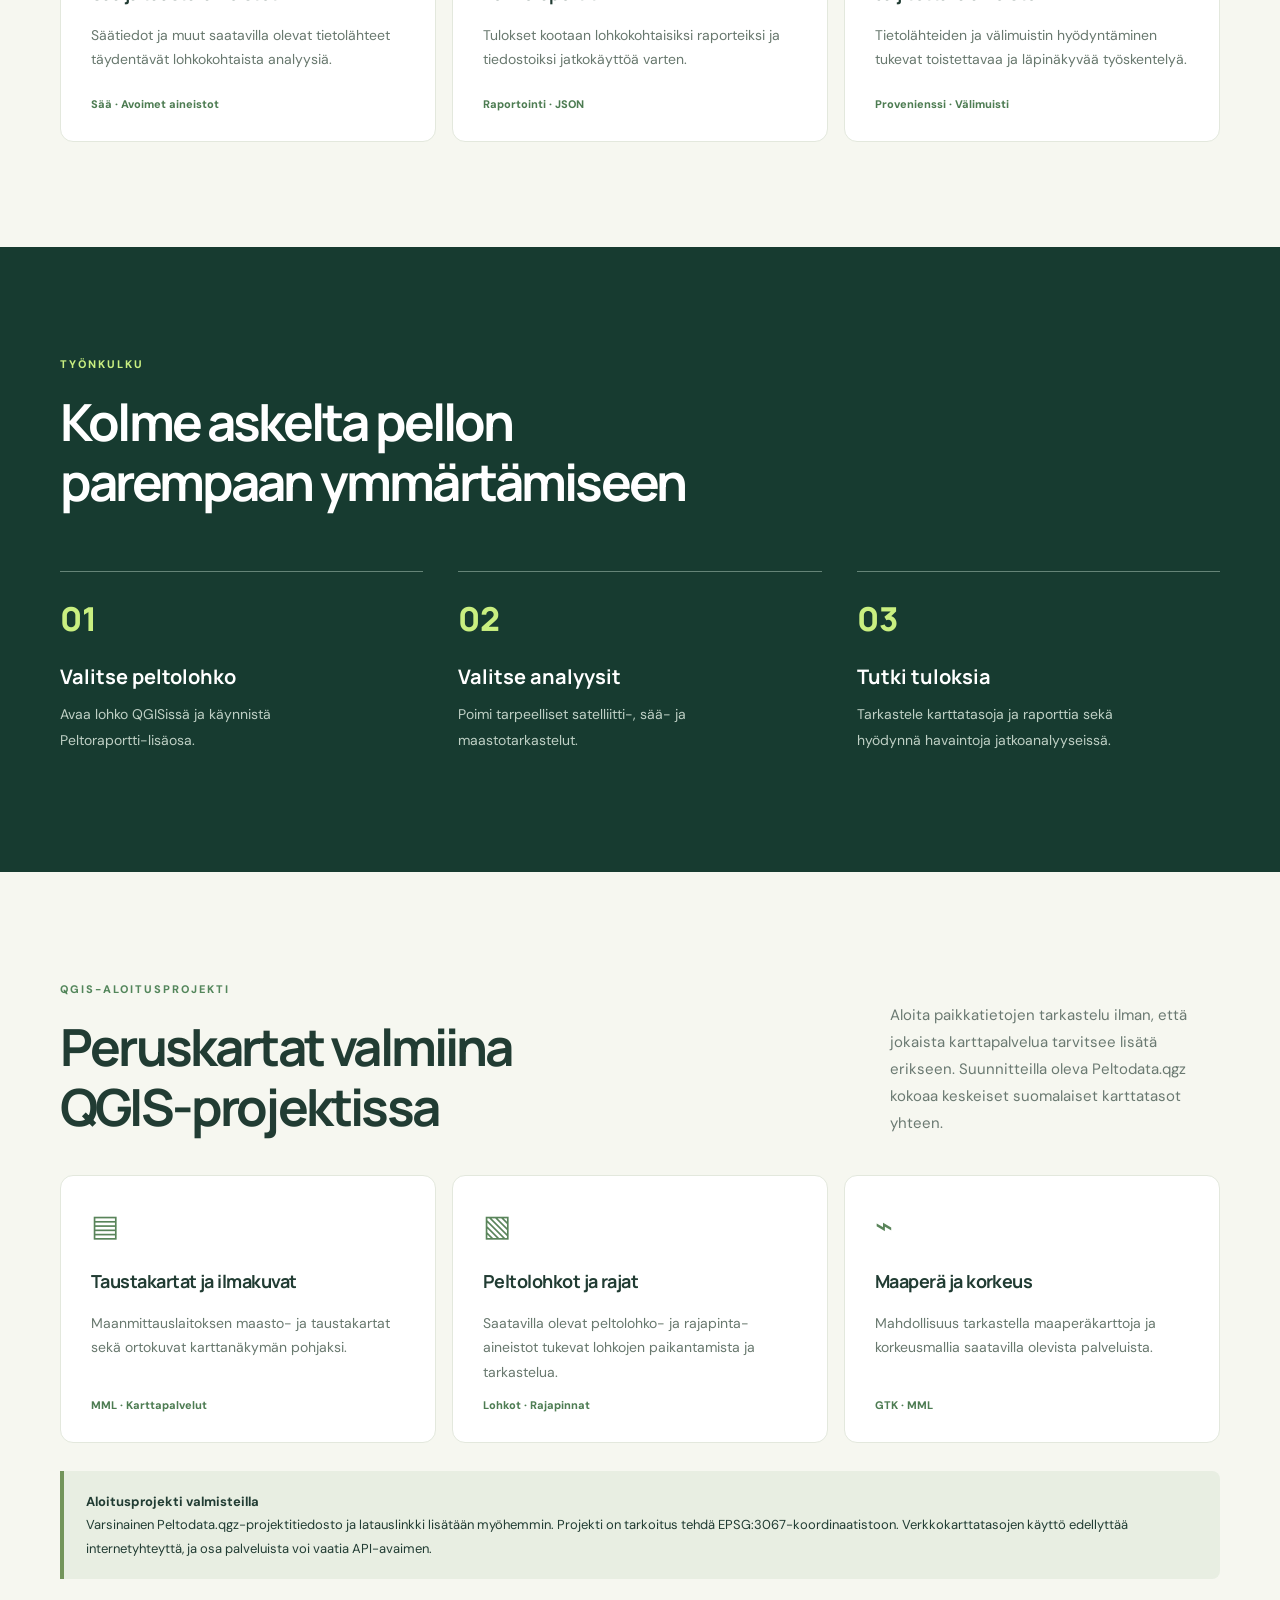
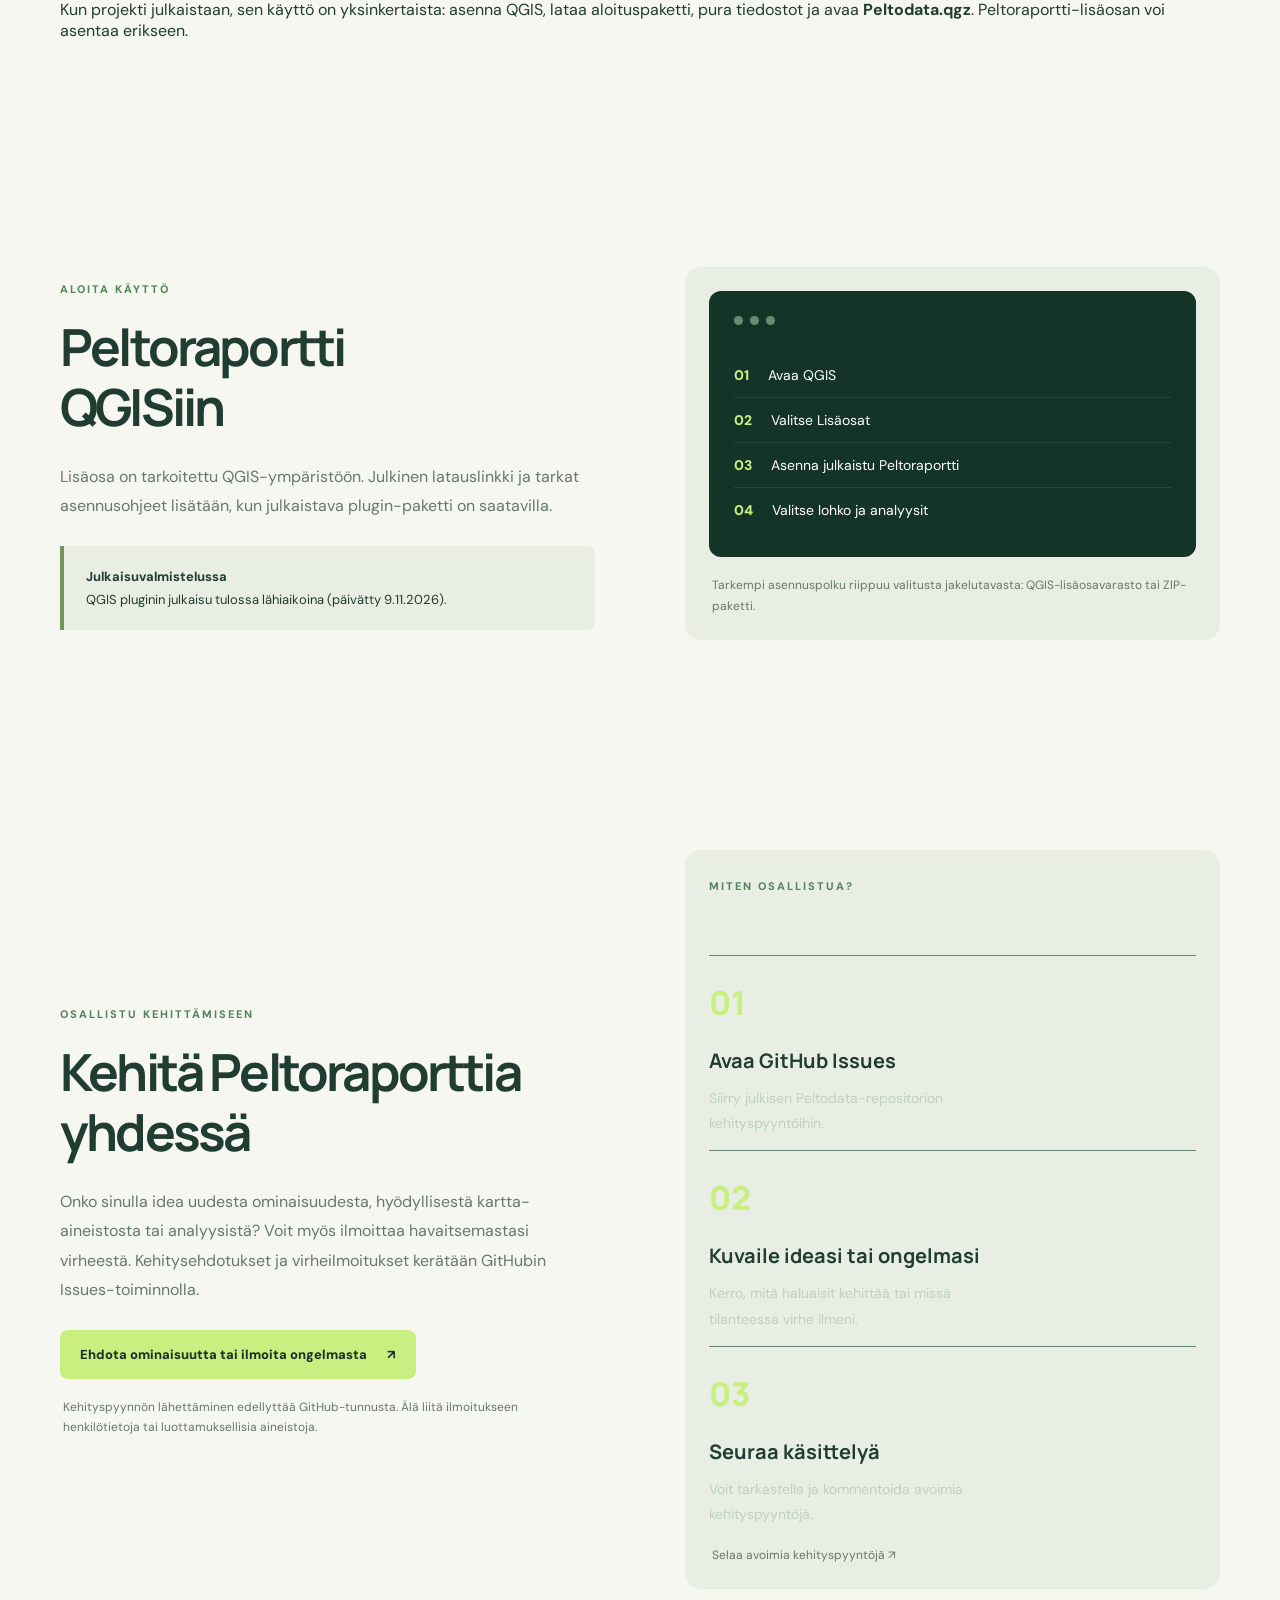
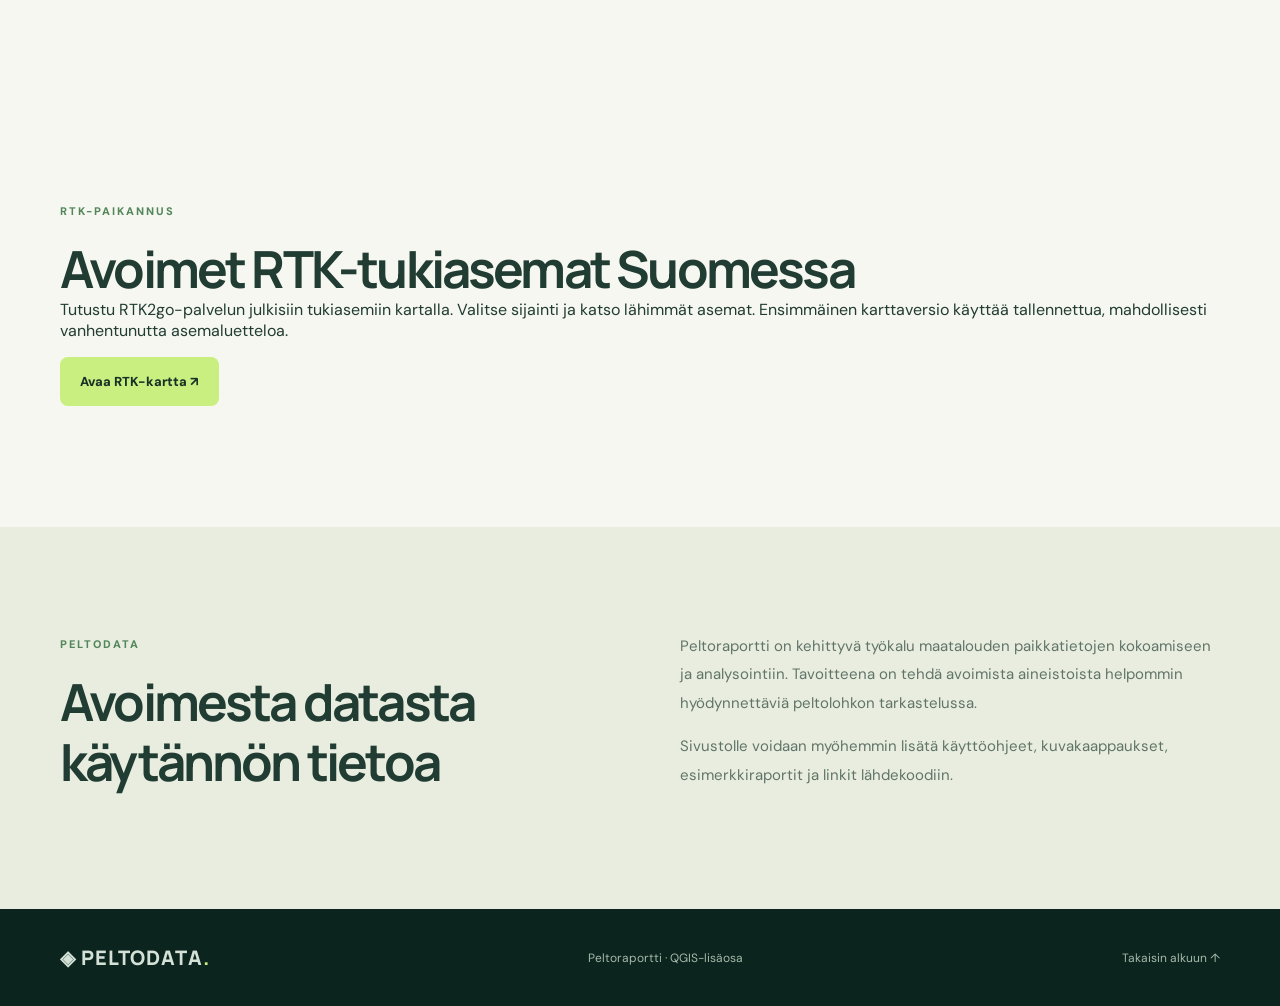
==== commit 60b42863: "Add files via upload" ====
--- a/index.html
+++ b/index.html
@@ -1,9 +1,10 @@
-<!doctype html>
+<!DOCTYPE html>
+
 <html lang="fi"><head><meta charset="utf-8"/><meta content="width=device-width, initial-scale=1" name="viewport"/><meta content="#102d26" name="theme-color"/><meta content="Peltoraportti – QGIS-lisäosa peltolohkojen satelliitti-, sää- ja maastoanalyysiin." name="description"/><title>Peltoraportti | Peltodata</title><link href="style.css" rel="stylesheet"/></head>
-<body><header class="top"><div class="wrap nav"><a class="brand" href="#alku"><span class="mark"></span> PELTODATA<span class="branddot">.</span></a><nav><a href="#ominaisuudet">Ominaisuudet</a><a href="#toiminta">Toiminta</a><a href="#aloitusprojekti">QGIS-aloitusprojekti</a><a href="#asennus">Asennus</a><a href="#tietoa">Tietoa</a><a href="#kehittaminen">Kehitysideat</a></nav><a class="navbtn" href="#asennus">Aloita käyttö ↗</a></div></header>
+<body><header class="top"><div class="wrap nav"><a class="brand" href="#alku"><span class="mark"></span> PELTODATA<span class="branddot">.</span></a><nav><a href="#ominaisuudet">Peltoraportti</a><a href="#aloitusprojekti">QGIS-aloitusprojekti</a><a href="rtk/">RTK-kartta</a><a href="#tietoa">Tietoa</a><a href="#kehittaminen">Kehitysideat</a></nav><a class="navbtn" href="#asennus">Aloita käyttö ↗</a></div></header>
 <main id="alku"><section class="hero"><div class="wrap hero-grid"><div><div class="eyebrow"><span class="pulse"></span> AVOIN QGIS-LISÄOSA · KEHITYSVAIHEESSA</div><h1>Peltodata<br/><em>Pellon analysointi avoimista lähteistä</em></h1><p class="lead">Peltoraportti kokoaa peltolohkon satelliitti-, sää- ja maastotiedot yhteen paikkaan. Tutki lohkojen vaihtelua, tunnista havaintoja ja tue päätöksiä avoimella datalla.</p><div class="actions"><a class="button primary" href="#asennus">Tutustu asennukseen <span>↗</span></a><a class="button secondary" href="#ominaisuudet">Tutki ominaisuuksia ↓</a></div><div class="micro">QGIS-laajennus <b>·</b> Avoimet paikkatietoaineistot <b>·</b> Lohkokohtaiset raportit</div></div><div class="hero-art"><div class="map-label">PELTOANALYYSI <span>● AINEISTOKERROKSET</span></div><svg aria-label="Tyylitelty kartta peltolohkoista ja analyysivyöhykkeistä" role="img" viewbox="0 0 560 490"><defs><clippath id="field"><path d="M88 94 L319 52 L466 144 L418 363 L206 422 L57 290Z"></path></clippath><pattern height="25" id="grid" patternunits="userSpaceOnUse" width="25"><path d="M25 0H0V25" fill="none" stroke="#ffffff" stroke-opacity=".09"></path></pattern></defs><path d="M88 94 L319 52 L466 144 L418 363 L206 422 L57 290Z" fill="#477d4f" stroke="#d9efca" stroke-width="4"></path><g clip-path="url(#field)"><path d="M0 130Q160 20 270 160T570 70V500H0Z" fill="#a5ba65"></path><path d="M-10 290Q170 155 260 260T600 175V500H-10Z" fill="#6f9b5a"></path><path d="M0 385Q140 270 270 360T580 310V510H0Z" fill="#d2b866"></path><path d="M0 450Q170 330 290 440T600 390V520H0Z" fill="#467b55"></path><path d="M0 0H560V490H0Z" fill="url(#grid)"></path><path d="M110 45L215 435M240 35L350 400M355 55L450 345" stroke="#fff" stroke-opacity=".27" stroke-width="3"></path></g><circle cx="272" cy="245" fill="#ffffff" fill-opacity=".13" r="39" stroke="white" stroke-dasharray="5 6"></circle><circle cx="272" cy="245" fill="white" r="7"></circle><path d="M278 240L360 185" stroke="white" stroke-width="2"></path><rect fill="#f8faf1" height="61" rx="12" width="158" x="352" y="144"></rect><text fill="#244137" font-size="12" font-weight="700" x="368" y="168">LOHKO 12</text><text fill="#3c6354" font-size="13" x="368" y="190">Kasvustovyöhykkeet</text></svg><div class="map-foot"><span>◉ Satelliitti</span><span>◈ Korkeusmalli</span><span>≋ Vesitalous</span></div></div></div></section>
 <section class="strip"><div class="wrap strip-grid"><div><strong>Yksi lohko</strong><span>Useita tietolähteitä</span></div><div><strong>Avoin data</strong><span>Uudelleenkäytettävä tieto</span></div><div><strong>QGIS</strong><span>Analyysit omalla koneella</span></div><div><strong>Raportti</strong><span>Havainnot yhteen</span></div></div></section>
 <section class="section light" id="ominaisuudet"><div class="wrap"><div class="section-top"><div><span class="kicker">MITÄ PELTORAPORTTI TEKEE?</span><h2>Monipuolinen näkymä<br/>yhteen peltolohkoon</h2></div><p>Valitse tarvitsemasi analyysit. Aloita yksinkertaisesta raportista ja syvennä tarkastelua tarpeen mukaan.</p></div><div class="cards"><article class="card"><div class="icon">◉</div><h3>Satelliittihavainnot</h3><p>Sentinel-2-aineistoihin perustuvat kasvillisuusindeksit ja lohkon sisäisen vaihtelun tarkastelu.</p><span>NDVI · NDMI</span></article><article class="card"><div class="icon">▤</div><h3>Kasvustovyöhykkeet</h3><p>Vyöhykekartat auttavat hahmottamaan pellon eri osien käyttäytymistä ja kohdentamaan havaintoja.</p><span>Segmentointi · Kartat</span></article><article class="card"><div class="icon">⌁</div><h3>Maasto ja vesitalous</h3><p>Korkeusmalli, kaltevuus, maaston kosteusindeksi ja vesitase tukevat lohkon olosuhteiden tulkintaa.</p><span>DEM · TWI · Vesitase</span></article><article class="card"><div class="icon">☼</div><h3>Sää ja tausta-aineistot</h3><p>Säätiedot ja muut saatavilla olevat tietolähteet täydentävät lohkokohtaista analyysiä.</p><span>Sää · Avoimet aineistot</span></article><article class="card"><div class="icon">▧</div><h3>Lohkoraportit</h3><p>Tulokset kootaan lohkokohtaisiksi raporteiksi ja tiedostoiksi jatkokäyttöä varten.</p><span>Raportointi · JSON</span></article><article class="card"><div class="icon">↺</div><h3>Jäljitettävä aineisto</h3><p>Tietolähteiden ja välimuistin hyödyntäminen tukevat toistettavaa ja läpinäkyvää työskentelyä.</p><span>Provenienssi · Välimuisti</span></article></div></div></section>
 <section class="section dark" id="toiminta"><div class="wrap"><span class="kicker">TYÖNKULKU</span><h2>Kolme askelta pellon<br/>parempaan ymmärtämiseen</h2><div class="steps"><div><span class="num">01</span><h3>Valitse peltolohko</h3><p>Avaa lohko QGISissä ja käynnistä Peltoraportti-lisäosa.</p></div><div><span class="num">02</span><h3>Valitse analyysit</h3><p>Poimi tarpeelliset satelliitti-, sää- ja maastotarkastelut.</p></div><div><span class="num">03</span><h3>Tutki tuloksia</h3><p>Tarkastele karttatasoja ja raporttia sekä hyödynnä havaintoja jatkoanalyyseissä.</p></div></div></div></section>
 <section class="section light" id="aloitusprojekti"><div class="wrap"><div class="section-top"><div><span class="kicker">QGIS-ALOITUSPROJEKTI</span><h2>Peruskartat valmiina<br/>QGIS-projektissa</h2></div><p>Aloita paikkatietojen tarkastelu ilman, että jokaista karttapalvelua tarvitsee lisätä erikseen. Suunnitteilla oleva Peltodata.qgz kokoaa keskeiset suomalaiset karttatasot yhteen.</p></div><div class="cards"><article class="card"><div class="icon">▤</div><h3>Taustakartat ja ilmakuvat</h3><p>Maanmittauslaitoksen maasto- ja taustakartat sekä ortokuvat karttanäkymän pohjaksi.</p><span>MML · Karttapalvelut</span></article><article class="card"><div class="icon">▧</div><h3>Peltolohkot ja rajat</h3><p>Saatavilla olevat peltolohko- ja rajapinta-aineistot tukevat lohkojen paikantamista ja tarkastelua.</p><span>Lohkot · Rajapinnat</span></article><article class="card"><div class="icon">⌁</div><h3>Maaperä ja korkeus</h3><p>Mahdollisuus tarkastella maaperäkarttoja ja korkeusmallia saatavilla olevista palveluista.</p><span>GTK · MML</span></article></div><div class="notice" style="margin-top:28px"><strong>Aloitusprojekti valmisteilla</strong><br/>Varsinainen Peltodata.qgz-projektitiedosto ja latauslinkki lisätään myöhemmin. Projekti on tarkoitus tehdä EPSG:3067-koordinaatistoon. Verkkokarttatasojen käyttö edellyttää internetyhteyttä, ja osa palveluista voi vaatia API-avaimen.</div><p style="margin-top:20px">Kun projekti julkaistaan, sen käyttö on yksinkertaista: asenna QGIS, lataa aloituspaketti, pura tiedostot ja avaa <strong>Peltodata.qgz</strong>. Peltoraportti-lisäosan voi asentaa erikseen.</p></div></section><section class="section light" id="asennus"><div class="wrap install"><div><span class="kicker">ALOITA KÄYTTÖ</span><h2>Peltoraportti<br/>QGISiin</h2><p class="install-intro">Lisäosa on tarkoitettu QGIS-ympäristöön. Julkinen latauslinkki ja tarkat asennusohjeet lisätään, kun julkaistava plugin-paketti on saatavilla.</p><div class="notice"><strong>Julkaisuvalmistelussa</strong><br/>QGIS pluginin julkaisu tulossa lähiaikoina (päivätty 9.11.2026).</div></div><div class="install-panel"><div class="terminal"><div class="dots"><i></i><i></i><i></i></div><p><span>01</span> Avaa QGIS</p><p><span>02</span> Valitse Lisäosat</p><p><span>03</span> Asenna julkaistu Peltoraportti</p><p><span>04</span> Valitse lohko ja analyysit</p></div><p class="panel-note">Tarkempi asennuspolku riippuu valitusta jakelutavasta: QGIS-lisäosavarasto tai ZIP-paketti.</p></div></div></section>
-<section class="section light" id="kehittaminen"><div class="wrap install"><div><span class="kicker">OSALLISTU KEHITTÄMISEEN</span><h2>Kehitä Peltoraporttia yhdessä</h2><p class="install-intro">Onko sinulla idea uudesta ominaisuudesta, hyödyllisestä kartta-aineistosta tai analyysistä? Voit myös ilmoittaa havaitsemastasi virheestä. Kehitysehdotukset ja virheilmoitukset kerätään GitHubin Issues-toiminnolla.</p><p><a class="button primary" href="https://github.com/petrilinna/peltodata/issues/new/choose" rel="noopener noreferrer" target="_blank">Ehdota ominaisuutta tai ilmoita ongelmasta <span>↗</span></a></p><p class="panel-note">Kehityspyynnön lähettäminen edellyttää GitHub-tunnusta. Älä liitä ilmoitukseen henkilötietoja tai luottamuksellisia aineistoja.</p></div><div class="install-panel"><span class="kicker">MITEN OSALLISTUA?</span><div class="steps" style="display:block"><div><span class="num">01</span><h3>Avaa GitHub Issues</h3><p>Siirry julkisen Peltodata-repositorion kehityspyyntöihin.</p></div><div><span class="num">02</span><h3>Kuvaile ideasi tai ongelmasi</h3><p>Kerro, mitä haluaisit kehittää tai missä tilanteessa virhe ilmeni.</p></div><div><span class="num">03</span><h3>Seuraa käsittelyä</h3><p>Voit tarkastella ja kommentoida avoimia kehityspyyntöjä.</p></div></div><p class="panel-note"><a href="https://github.com/petrilinna/peltodata/issues" rel="noopener noreferrer" target="_blank">Selaa avoimia kehityspyyntöjä ↗</a></p></div></div></section><section class="section about" id="tietoa"><div class="wrap about-grid"><div><span class="kicker">PELTODATA</span><h2>Avoimesta datasta<br/>käytännön tietoa</h2></div><div><p>Peltoraportti on kehittyvä työkalu maatalouden paikkatietojen kokoamiseen ja analysointiin. Tavoitteena on tehdä avoimista aineistoista helpommin hyödynnettäviä peltolohkon tarkastelussa.</p><p>Sivustolle voidaan myöhemmin lisätä käyttöohjeet, kuvakaappaukset, esimerkkiraportit ja linkit lähdekoodiin.</p></div></div></section></main><footer><div class="wrap foot"><span class="brand">◈ PELTODATA<span class="branddot">.</span></span><span>Peltoraportti · QGIS-lisäosa</span><a href="#alku">Takaisin alkuun ↑</a></div></footer></body></html>
+<section class="section light" id="kehittaminen"><div class="wrap install"><div><span class="kicker">OSALLISTU KEHITTÄMISEEN</span><h2>Kehitä Peltoraporttia yhdessä</h2><p class="install-intro">Onko sinulla idea uudesta ominaisuudesta, hyödyllisestä kartta-aineistosta tai analyysistä? Voit myös ilmoittaa havaitsemastasi virheestä. Kehitysehdotukset ja virheilmoitukset kerätään GitHubin Issues-toiminnolla.</p><p><a class="button primary" href="https://github.com/petrilinna/peltodata/issues/new/choose" rel="noopener noreferrer" target="_blank">Ehdota ominaisuutta tai ilmoita ongelmasta <span>↗</span></a></p><p class="panel-note">Kehityspyynnön lähettäminen edellyttää GitHub-tunnusta. Älä liitä ilmoitukseen henkilötietoja tai luottamuksellisia aineistoja.</p></div><div class="install-panel"><span class="kicker">MITEN OSALLISTUA?</span><div class="steps" style="display:block"><div><span class="num">01</span><h3>Avaa GitHub Issues</h3><p>Siirry julkisen Peltodata-repositorion kehityspyyntöihin.</p></div><div><span class="num">02</span><h3>Kuvaile ideasi tai ongelmasi</h3><p>Kerro, mitä haluaisit kehittää tai missä tilanteessa virhe ilmeni.</p></div><div><span class="num">03</span><h3>Seuraa käsittelyä</h3><p>Voit tarkastella ja kommentoida avoimia kehityspyyntöjä.</p></div></div><p class="panel-note"><a href="https://github.com/petrilinna/peltodata/issues" rel="noopener noreferrer" target="_blank">Selaa avoimia kehityspyyntöjä ↗</a></p></div></div></section><section class="section light" id="rtk-kartta"><div class="wrap"><span class="kicker">RTK-PAIKANNUS</span><h2>Avoimet RTK-tukiasemat Suomessa</h2><p>Tutustu RTK2go-palvelun julkisiin tukiasemiin kartalla. Valitse sijainti ja katso lähimmät asemat. Ensimmäinen karttaversio käyttää tallennettua, mahdollisesti vanhentunutta asemaluetteloa.</p><p><a class="button primary" href="rtk/">Avaa RTK-kartta ↗</a></p></div></section><section class="section about" id="tietoa"><div class="wrap about-grid"><div><span class="kicker">PELTODATA</span><h2>Avoimesta datasta<br/>käytännön tietoa</h2></div><div><p>Peltoraportti on kehittyvä työkalu maatalouden paikkatietojen kokoamiseen ja analysointiin. Tavoitteena on tehdä avoimista aineistoista helpommin hyödynnettäviä peltolohkon tarkastelussa.</p><p>Sivustolle voidaan myöhemmin lisätä käyttöohjeet, kuvakaappaukset, esimerkkiraportit ja linkit lähdekoodiin.</p></div></div></section></main><footer><div class="wrap foot"><span class="brand">◈ PELTODATA<span class="branddot">.</span></span><span>Peltoraportti · QGIS-lisäosa</span><a href="#alku">Takaisin alkuun ↑</a></div></footer></body></html>
--- a/style.css
+++ b/style.css
@@ -1,2 +1,4 @@
 @import url('https://fonts.googleapis.com/css2?family=DM+Sans:wght@400;500;600;700&family=Manrope:wght@400;500;600;700;800&display=swap');
 :root{--dark:#102d26;--deep:#0c241e;--cream:#f6f7f0;--lime:#c9ef80;--text:#213c33;--muted:#6a7971}*{box-sizing:border-box}html{scroll-behavior:smooth}body{margin:0;font-family:'DM Sans',Arial,sans-serif;color:var(--text);background:var(--cream)}a{color:inherit;text-decoration:none}.wrap{width:min(1160px,calc(100% - 56px));margin:auto}.top{background:var(--dark);color:#fff;border-bottom:1px solid #ffffff20}.nav{height:78px;display:flex;align-items:center;justify-content:space-between;gap:20px}.brand{font-family:Manrope,sans-serif;font-size:20px;font-weight:800;letter-spacing:.045em;white-space:nowrap}.mark{color:var(--lime);font-size:27px;margin-right:6px}.branddot{color:var(--lime)}nav{display:flex;gap:32px}nav a{font-size:13px;color:#d3dfd5}nav a:hover,.foot a:hover{color:var(--lime)}.navbtn{padding:12px 18px;border:1px solid #668577;border-radius:8px;font-size:13px;font-weight:700}.hero{background:var(--dark);color:#fff;padding:85px 0 100px;overflow:hidden}.hero-grid{display:grid;grid-template-columns:1fr 1fr;align-items:center;gap:60px}.eyebrow,.kicker{font-size:11px;letter-spacing:.18em;font-weight:800}.eyebrow{color:#cce7c6;display:flex;align-items:center;gap:10px}.pulse{width:8px;height:8px;background:var(--lime);border-radius:50%;box-shadow:0 0 0 5px #c9ef8020}h1,h2,h3,p{margin-top:0}h1,h2,h3{font-family:Manrope,sans-serif}h1{font-size:clamp(45px,5.3vw,78px);line-height:1.11;letter-spacing:-.065em;margin:26px 0}h1 em{color:var(--lime);font-style:normal}.lead{max-width:535px;color:#c5d5cc;font-size:17px;line-height:1.85}.actions{display:flex;gap:12px;flex-wrap:wrap;margin-top:34px}.button{display:inline-flex;align-items:center;gap:20px;padding:16px 20px;border-radius:8px;font-weight:800;font-size:13px}.primary{background:var(--lime);color:#183126}.secondary{border:1px solid #638073;color:white}.micro{margin-top:38px;color:#9db4a7;font-size:12px}.micro b{padding:0 10px;color:var(--lime)}.hero-art{background:#23473b;border:1px solid #537164;border-radius:18px;padding:18px;box-shadow:0 30px 90px #071d1780;transform:rotate(1deg)}.map-label,.map-foot{display:flex;justify-content:space-between;gap:10px;align-items:center;font-size:10px;letter-spacing:.1em;color:#d4e4d4;font-weight:800}.map-label span{font-size:9px;color:var(--lime)}.hero-art svg{display:block;width:100%;margin:5px auto}.map-foot{letter-spacing:0;font-size:10px;color:#c4d7c8}.strip{background:#e8eddf;padding:28px 0}.strip-grid{display:grid;grid-template-columns:repeat(4,1fr)}.strip-grid>div{border-right:1px solid #cdd6c7;padding:5px 26px}.strip-grid>div:first-child{padding-left:0}.strip-grid>div:last-child{border:0}.strip strong,.strip span{display:block}.strip strong{font-family:Manrope;font-size:17px}.strip span{font-size:12px;color:#687a6c;margin-top:5px}.section{padding:105px 0}.light{background:var(--cream)}.kicker{color:#53865b}.section h2{font-size:clamp(34px,4vw,53px);line-height:1.18;letter-spacing:-.055em;margin:18px 0 0}.section-top{display:flex;align-items:end;justify-content:space-between;gap:40px;margin-bottom:38px}.section-top p{max-width:330px;color:var(--muted);line-height:1.8;font-size:15px;margin:0}.cards{display:grid;grid-template-columns:repeat(3,1fr);gap:16px}.card{background:#fff;border:1px solid #e3e8dd;border-radius:13px;padding:30px;min-height:255px;display:flex;flex-direction:column}.icon{font-size:30px;color:#59845a;margin-bottom:24px}.card h3{font-size:18px;letter-spacing:-.03em}.card p{font-size:14px;color:#68786e;line-height:1.75;flex:1}.card span{font-size:11px;font-weight:800;color:#4d7c52}.dark{background:#173b30;color:white}.dark .kicker{color:var(--lime)}.steps{display:grid;grid-template-columns:repeat(3,1fr);gap:35px;margin-top:60px}.steps>div{border-top:1px solid #658477;padding-top:24px}.num{color:var(--lime);font-family:Manrope;font-size:33px;font-weight:800}.steps h3{font-size:20px;margin:22px 0 12px}.steps p{font-size:14px;color:#bfd0c5;line-height:1.8;max-width:280px}.install{display:grid;grid-template-columns:1fr 1fr;gap:90px;align-items:center}.install-intro{font-size:16px;line-height:1.85;color:#68786e;margin:25px 0}.notice{background:#e8eee2;border-left:4px solid #73955b;padding:19px 22px;font-size:13px;line-height:1.8;border-radius:0 8px 8px 0}.install-panel{background:#e8eee3;border-radius:16px;padding:24px}.terminal{background:#143429;border-radius:12px;color:white;padding:25px;font-size:14px}.dots{display:flex;gap:7px;margin-bottom:28px}.dots i{width:9px;height:9px;border-radius:50%;background:#688d77}.terminal p{margin:0;padding:13px 0;border-bottom:1px solid #ffffff16}.terminal p:last-child{border:0}.terminal p span{color:var(--lime);margin-right:15px;font-weight:800}.panel-note{font-size:12px;color:#66776d;line-height:1.7;margin:18px 3px 0}.about{background:#e8eddf}.about-grid{display:grid;grid-template-columns:1fr 1fr;gap:80px}.about-grid p{line-height:1.9;color:#617468;font-size:15px}footer{background:var(--deep);color:#d3e1d7;padding:35px 0}.foot{display:flex;justify-content:space-between;align-items:center;gap:20px}.foot>span:nth-child(2),.foot a{font-size:12px;color:#a4baaa}@media(max-width:900px){nav{display:none}.hero-grid,.install,.about-grid{grid-template-columns:1fr}.hero-art{max-width:590px}.cards{grid-template-columns:repeat(2,1fr)}.strip-grid{grid-template-columns:repeat(2,1fr);gap:22px}.strip-grid>div:nth-child(2){border:0}.section-top{align-items:start;flex-direction:column}.steps{gap:20px}}@media(max-width:600px){.wrap{width:min(100% - 36px,1160px)}.nav{height:68px}.navbtn{font-size:11px;padding:10px}.brand{font-size:17px}.hero{padding:65px 0}.hero-grid{gap:45px}.lead{font-size:15px}.map-label span{display:none}.strip-grid>div{padding:0 10px!important}.strip strong{font-size:14px}.section{padding:70px 0}.cards,.steps{grid-template-columns:1fr}.card{min-height:210px}.steps{margin-top:35px}.foot{flex-wrap:wrap}.micro{line-height:2}}
+
+.starter-grid{display:grid;grid-template-columns:repeat(2,minmax(0,1fr));gap:24px;margin-top:28px}.starter-card{background:#fff;border:1px solid #dce6db;border-radius:20px;padding:30px;box-shadow:0 8px 28px rgba(20,52,38,.05)}.starter-card h3{margin:14px 0 12px}.starter-card ul,.starter-card ol{padding-left:1.4rem;line-height:1.9}.starter-card li{padding-left:.2rem}.starter-card .notice{margin:20px 0}.small-print{font-size:.88rem;line-height:1.6;color:#586a61}.starter-card code{background:#edf3eb;border-radius:4px;padding:2px 5px}@media(max-width:780px){.starter-grid{grid-template-columns:1fr}.starter-card{padding:22px}}
